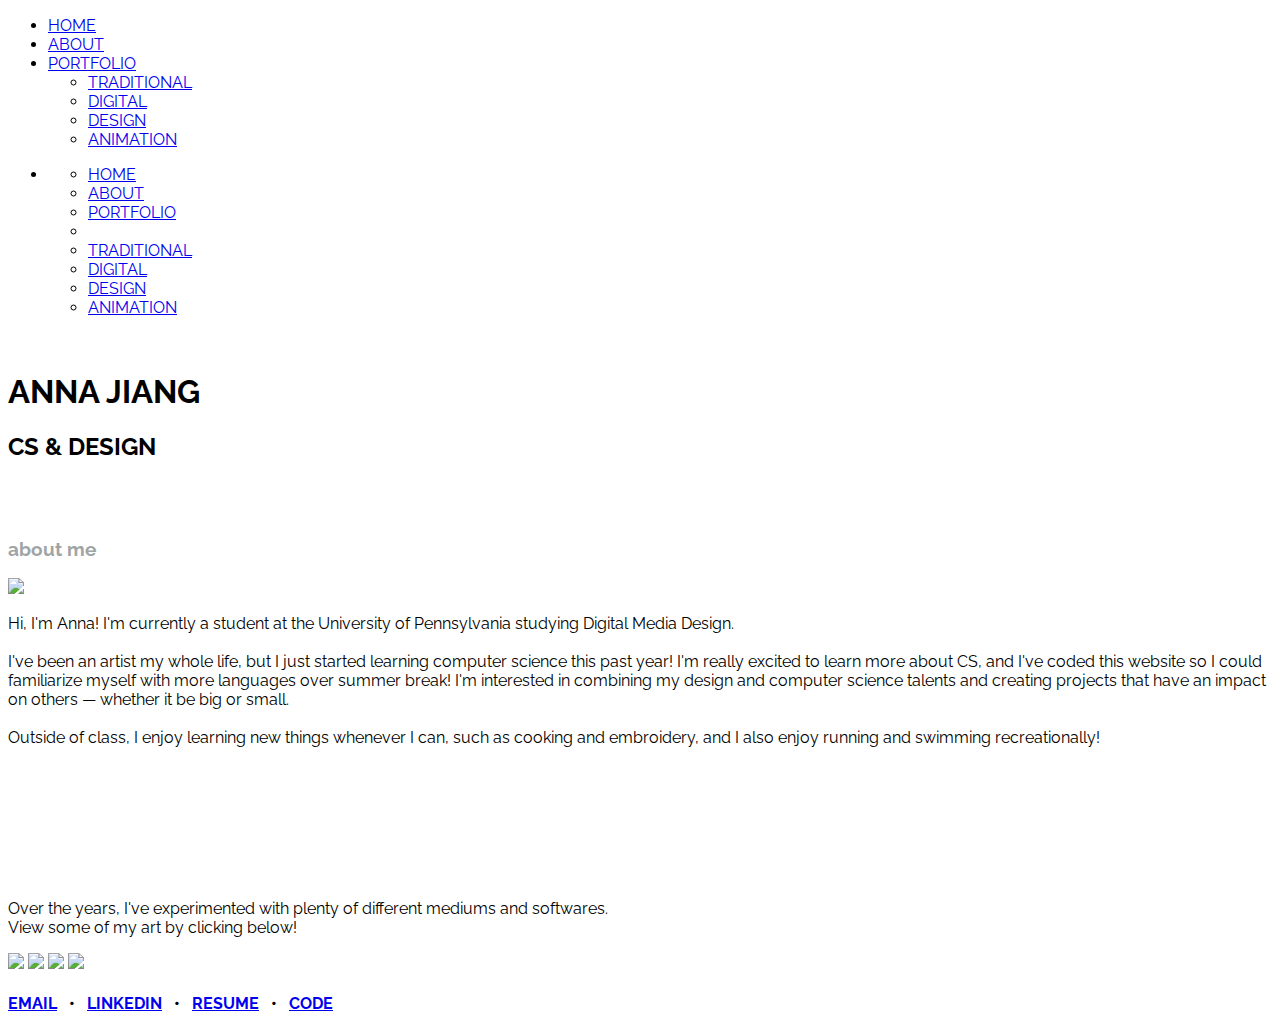
==== index.html @ b6611835 "Create index.html" ====
<!DOCTYPE html>
<html index>

<head>
<!-- TAB SHIT -->
<link rel="shortcut icon" href="images/aj.png?v=2">
<title>Anna Jiang</title>
    
<!-- UIkit CSS -->
<link rel="stylesheet" href="uikit-3.5.7/css/uikit.css"/>

<!-- UIkit JS -->
<script src="https://cdn.jsdelivr.net/npm/uikit@3.5.7/dist/js/uikit.min.js"></script>
<script src="https://cdn.jsdelivr.net/npm/uikit@3.5.7/dist/js/uikit-icons.min.js"></script>
  
<link rel="stylesheet" type="text/css" href="style.css"/>

<meta name="content-type" content="text/html; charset=UTF-8"> 
<meta name="viewport" content="width=device-width, initial-scale=1.0">

<!-- <meta name="keywords" content="keyword1,keyword2,keyword3">
<meta name="description" content="this is my page">-->


<!-- FONTS -->
<link href="https://fonts.googleapis.com/css?family=Raleway"
	rel="stylesheet">
<style>
	body {
		font-family: 'Raleway', sans-serif;
	}
</style>

</head>

<body id="home">
    <!-- IMAGE HEADER -->
	<header>
        <div id="navbar-desktop">
        <div uk-sticky="sel-target: .uk-navbar-container; cls-active: uk-navbar-sticky">
		<nav class="uk-navbar-container" uk-navbar>
            <div class="uk-navbar-right">
                <ul class="uk-navbar-nav">
                    <li class="uk-active"><a href="index.html">HOME</a></li>
                    <li><a href="index.html#about">ABOUT</a></li>
                    <li>
                        <a href="index.html#portfolio">PORTFOLIO</a>
                        <div class="uk-navbar-dropdown" uk-drop="animation: uk-animation-slide-top-small; duration: 500;">
                            <ul class="uk-nav uk-navbar-dropdown-nav">
                                <li><a href="traditional.html">TRADITIONAL</a></li>
                                <li><a href="digital.html">DIGITAL</a></li>
                                <li><a href="design.html">DESIGN</a></li>
                                <li><a href="animation.html">ANIMATION</a></li>
                            </ul>
                        </div>
                    </li>
                </ul>
            </div>
        </nav>
        </div>
        </div>
        
        <div id="navbar-mobile">
        <div uk-sticky="sel-target: .uk-navbar-container; cls-active: uk-navbar-sticky">
        <nav class="uk-navbar-container" uk-navbar="mode: click; boundary-align: true; align: center; dropbar: true">
            <div class="uk-navbar-right">
                <ul class="uk-navbar-nav">
                    <li>
                        <a class="uk-navbar-toggle" uk-navbar-toggle-icon href="#"></a>
                        <div class="uk-navbar-dropdown">
                            <ul class="uk-nav uk-navbar-dropdown-nav">
                                <li><a href="index.html">HOME</a></li>
                                <li><a href="index.html#about">ABOUT</a></li>
                                <li><a href="index.html#portfolio">PORTFOLIO</a></li>
                                <li class="uk-nav-divider"></li>
                                <li><a href="traditional.html">TRADITIONAL</a></li>
                                <li><a href="digital.html">DIGITAL</a></li>
                                <li><a href="design.html">DESIGN</a></li>
                                <li><a href="animation.html">ANIMATION</a></li>
                            </ul>
                        </div>
                    </li>
                </ul>
            </div>
        </nav>
        </div>
        </div>
	</header>
    
<div class ="main">
    <span id="home"></span>

	<div class="parallax">
	    <br>
		<h1>ANNA JIANG</h1>
		<h2>CS &amp; DESIGN</h2>
	</div>
	
	<!-- ABOUT ME -->
	<span id="about"></span>
	<div class="vl"></div>
	<div class="about_chonk">
	<div class="aboutheader">
	<br>
	<br>
	<h3 style="color: #9fa4a5">about me</h3>
	</div>

	<div class="about">	
		<img src="images/wonderspace.png">
		<p>
	    Hi, I'm Anna! I'm currently a student at the University of
		Pennsylvania studying Digital Media Design. <br> <br> I've
		been an artist my whole life, but I just started learning computer science this past year! I'm really excited to learn more about CS, and I've coded this website so I could familiarize myself with more languages over summer break! I'm interested in combining my design and computer science talents and creating projects that have an impact on others &mdash; whether it be big or small. <br> <br> Outside of class, I enjoy learning new things whenever I can, such as cooking and embroidery, and I also enjoy running and swimming recreationally!
		</p>
		<br>
		<br>
	</div>
	</div>
	</div>
	
	<!-- PORTFOLIO -->
	<span id="portfolio"></span>
	<div class="vl2"></div>
	<div class="port_chonk">
	<div class="portfolioheader">
	<br>
	<br>
	<h3 style="color: #FFF"> portfolio </h3> 
	</div>
	
	<div class="portfolio">
	<p> Over the years, I've experimented with plenty of different mediums and softwares. <br>
	    View some of my art by clicking below! </p>
	<a href="traditional.html">
	  <span class="trad_art_tab"><img src="images/traditional art tab.png" style="max-width: 100%"></span></a>
	<a href="digital.html">
	  <span class="dig_art_tab"><img src="images/digital art tab.png" style="max-width: 100%"></span></a>
	<a href="design.html">
			<span class="design_tab"><img src="images/design tab.png" style="max-width: 100%"></span></a>
    <a href="animation.html">
			<span class="design_tab"><img src="images/animation tab.gif" style="max-width: 100%"></span></a>
	</div>
	</div>
	
	
	<footer>
        <h4>
			<a href="mailto: annashijiang@gmail.com" target="_blank">EMAIL</a>
			&nbsp; &#8226; &nbsp; 
			<a href="https://www.linkedin.com/in/annasjiang/" target="_blank">LINKEDIN</a>
			&nbsp; &#8226; &nbsp; 
			<a href="Anna Jiang - Resume.pdf" target="_blank">RESUME</a>
			&nbsp; &#8226; &nbsp; 
			<a href="https://github.com/annasjiang">CODE</a>
        </h4>
	</footer>
</body>
</html>
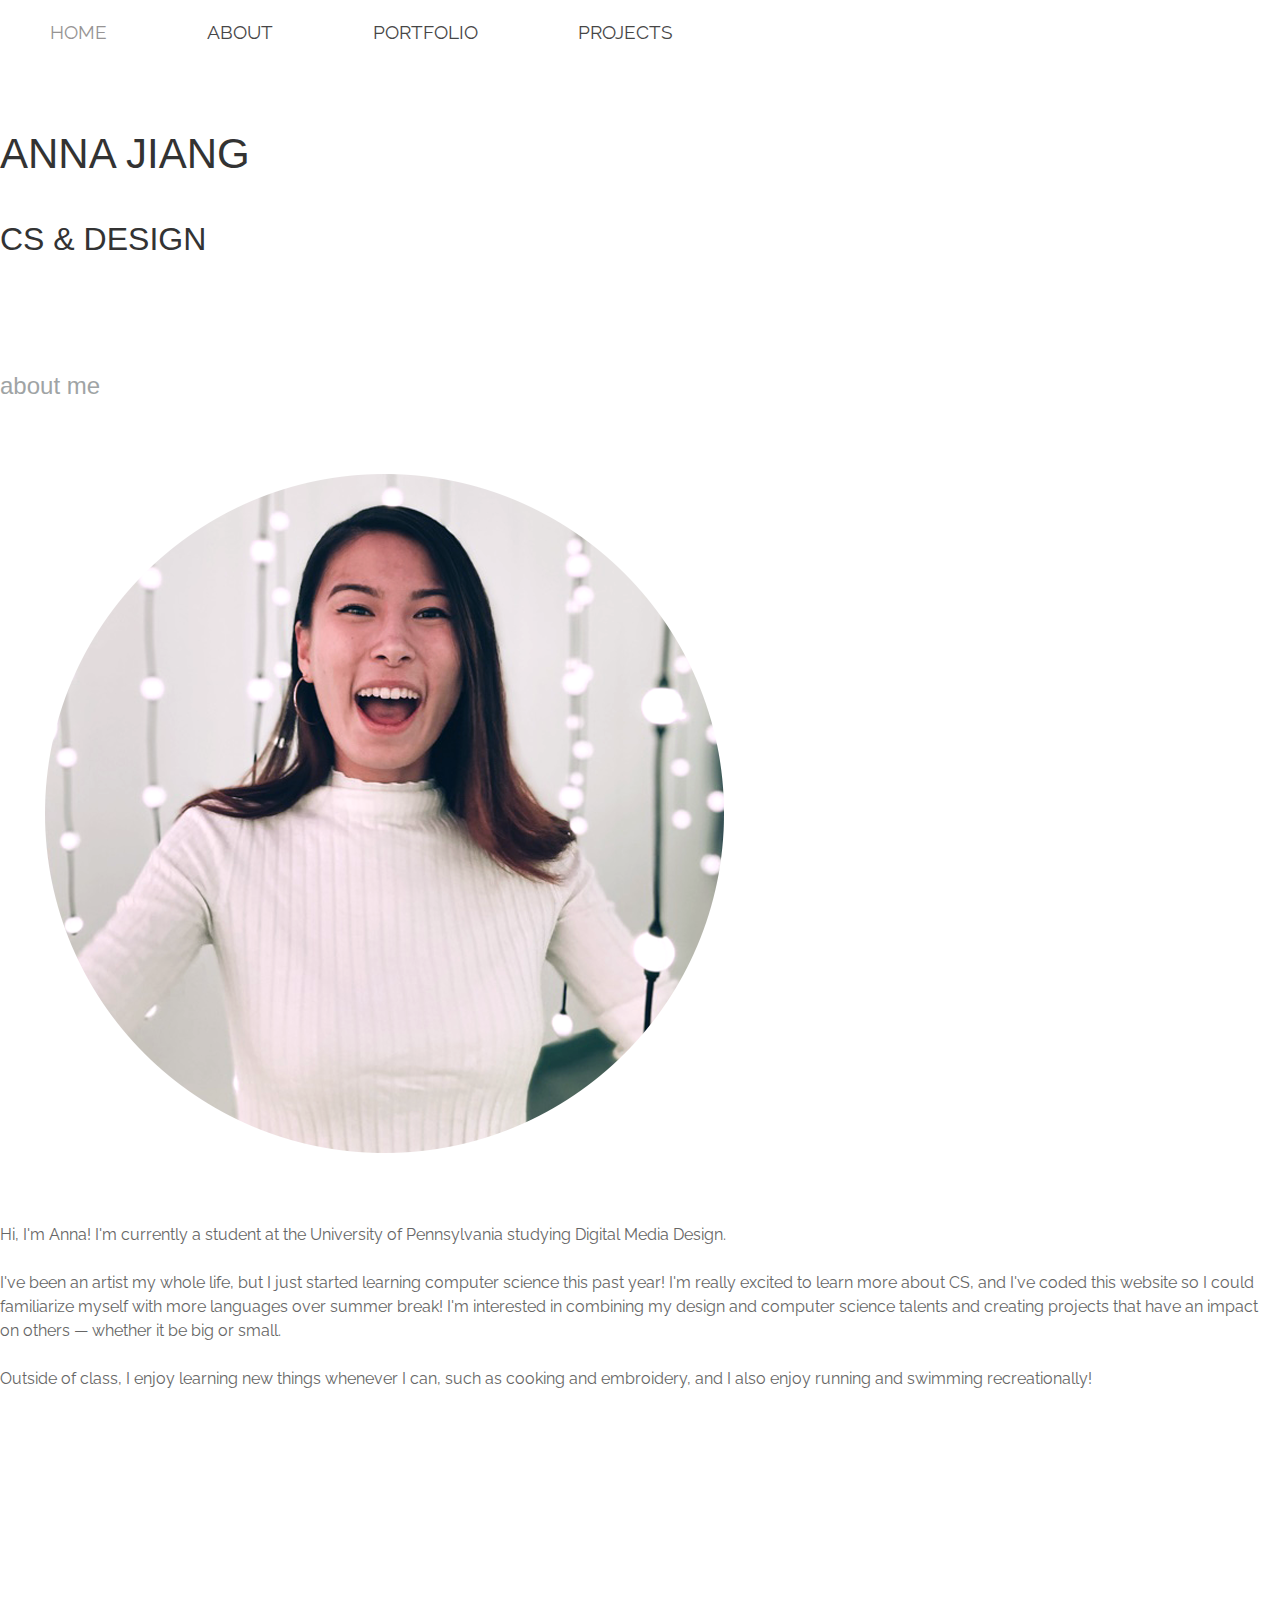
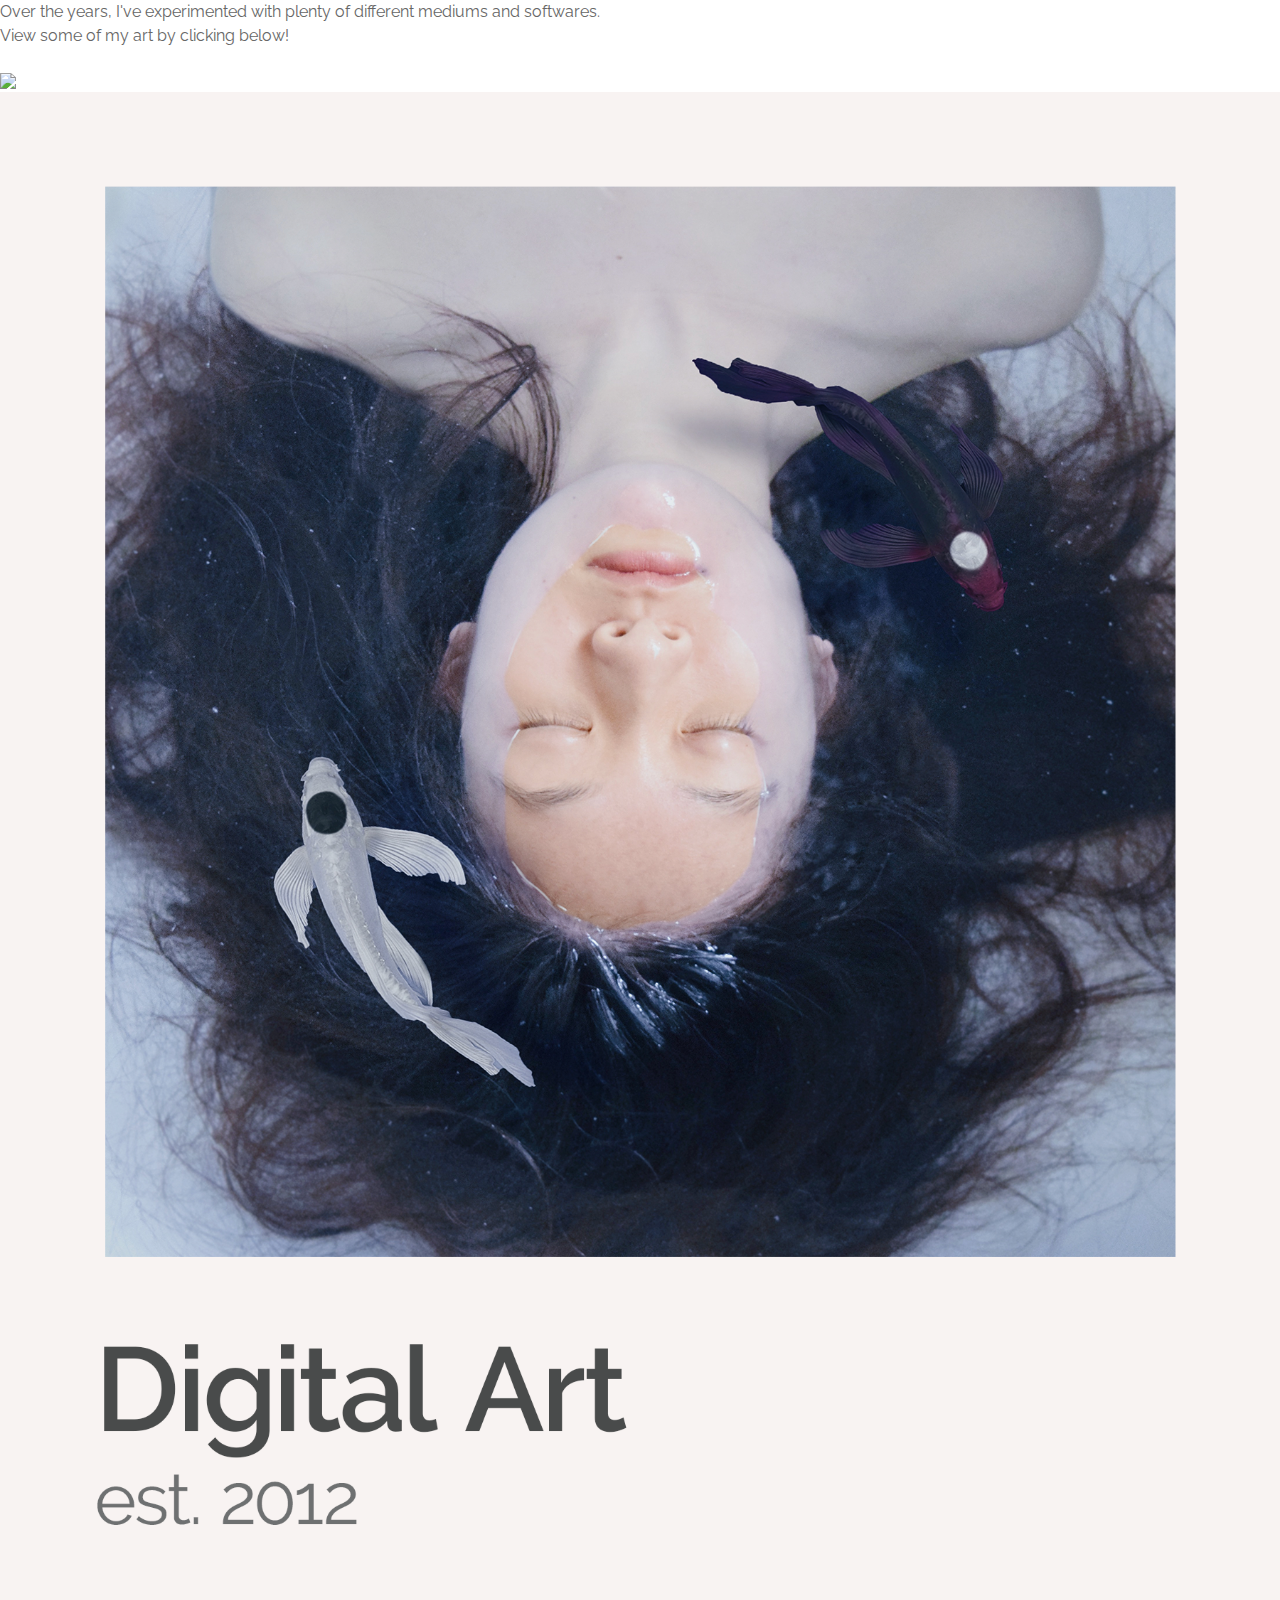
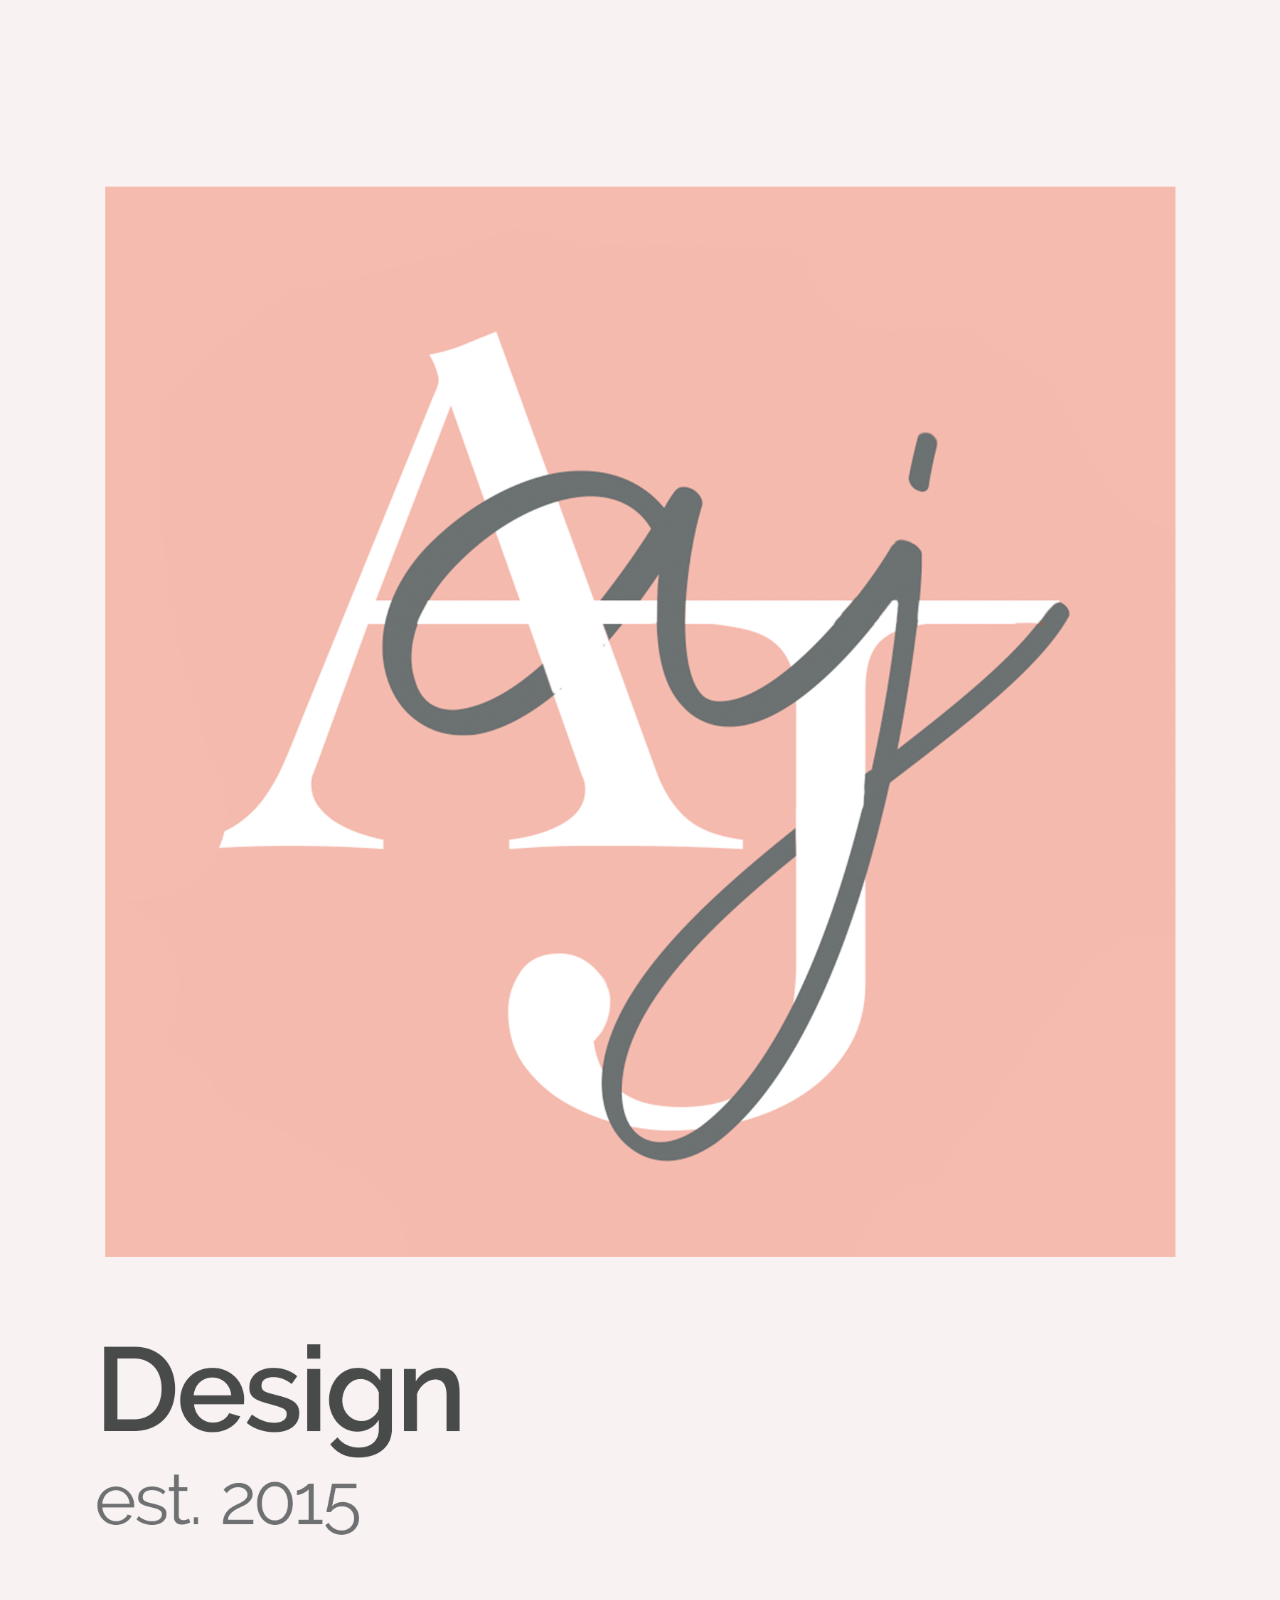
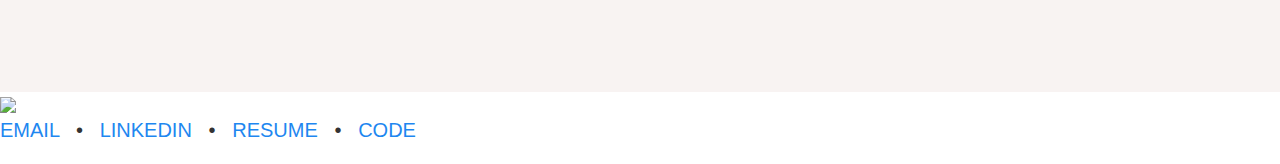
==== commit 7da1ed9d: "Update index.html" ====
--- a/index.html
+++ b/index.html
@@ -43,19 +43,27 @@
                 <ul class="uk-navbar-nav">
                     <li class="uk-active"><a href="index.html">HOME</a></li>
                     <li><a href="index.html#about">ABOUT</a></li>
-                    <li>
-                        <a href="index.html#portfolio">PORTFOLIO</a>
-                        <div class="uk-navbar-dropdown" uk-drop="animation: uk-animation-slide-top-small; duration: 500;">
-                            <ul class="uk-nav uk-navbar-dropdown-nav">
-                                <li><a href="traditional.html">TRADITIONAL</a></li>
-                                <li><a href="digital.html">DIGITAL</a></li>
-                                <li><a href="design.html">DESIGN</a></li>
-                                <li><a href="animation.html">ANIMATION</a></li>
-                            </ul>
-                        </div>
-                    </li>
-                </ul>
-            </div>
+                <li>
+                    <a href="index.html#portfolio">PORTFOLIO</a>
+                    <div class="uk-navbar-dropdown" uk-drop="animation: uk-animation-slide-top-small; duration: 500;">
+                        <ul class="uk-nav uk-navbar-dropdown-nav">
+                            <li><a href="traditional.html">TRADITIONAL</a></li>
+                            <li><a href="digital.html">DIGITAL</a></li>
+                            <li><a href="design.html">DESIGN</a></li>
+                            <li><a href="animation.html">ANIMATION</a></li>
+                        </ul>
+                    </div>
+                </li>
+                <li>
+                    <a href="labs.html">PROJECTS</a>
+                    <div class="uk-navbar-dropdown" uk-drop="animation: uk-animation-slide-top-small; duration: 500;">
+                        <ul class="uk-nav uk-navbar-dropdown-nav">
+                            <li><a href="labs.html">PENN LABS</a></li>
+                        </ul>
+                    </div>
+                </li>
+            </ul>
+        </div>
         </nav>
         </div>
         </div>
@@ -69,14 +77,21 @@
                         <a class="uk-navbar-toggle" uk-navbar-toggle-icon href="#"></a>
                         <div class="uk-navbar-dropdown">
                             <ul class="uk-nav uk-navbar-dropdown-nav">
-                                <li><a href="index.html">HOME</a></li>
+                                <li class="uk-active"><a href="index.html">HOME</a></li>
                                 <li><a href="index.html#about">ABOUT</a></li>
                                 <li><a href="index.html#portfolio">PORTFOLIO</a></li>
                                 <li class="uk-nav-divider"></li>
-                                <li><a href="traditional.html">TRADITIONAL</a></li>
-                                <li><a href="digital.html">DIGITAL</a></li>
-                                <li><a href="design.html">DESIGN</a></li>
-                                <li><a href="animation.html">ANIMATION</a></li>
+                                    <div class = "sublink">
+                                    <li><a href="traditional.html">TRADITIONAL</a></li>
+                                    <li><a href="digital.html">DIGITAL</a></li>
+                                    <li><a href="design.html">DESIGN</a></li>
+                                    <li><a href="animation.html">ANIMATION</a></li>
+                                    </div>
+                                <li><a href="index.html#portfolio">PROJECTS</a></li>
+                                <li class="uk-nav-divider"></li>
+                                    <div class = "sublink">
+                                    <li><a href="traditional.html">PENN LABS</a></li>
+                                    </div>
                             </ul>
                         </div>
                     </li>
@@ -142,6 +157,8 @@
 			<span class="design_tab"><img src="images/animation tab.gif" style="max-width: 100%"></span></a>
 	</div>
 	</div>
+    
+
 	
 	
 	<footer>
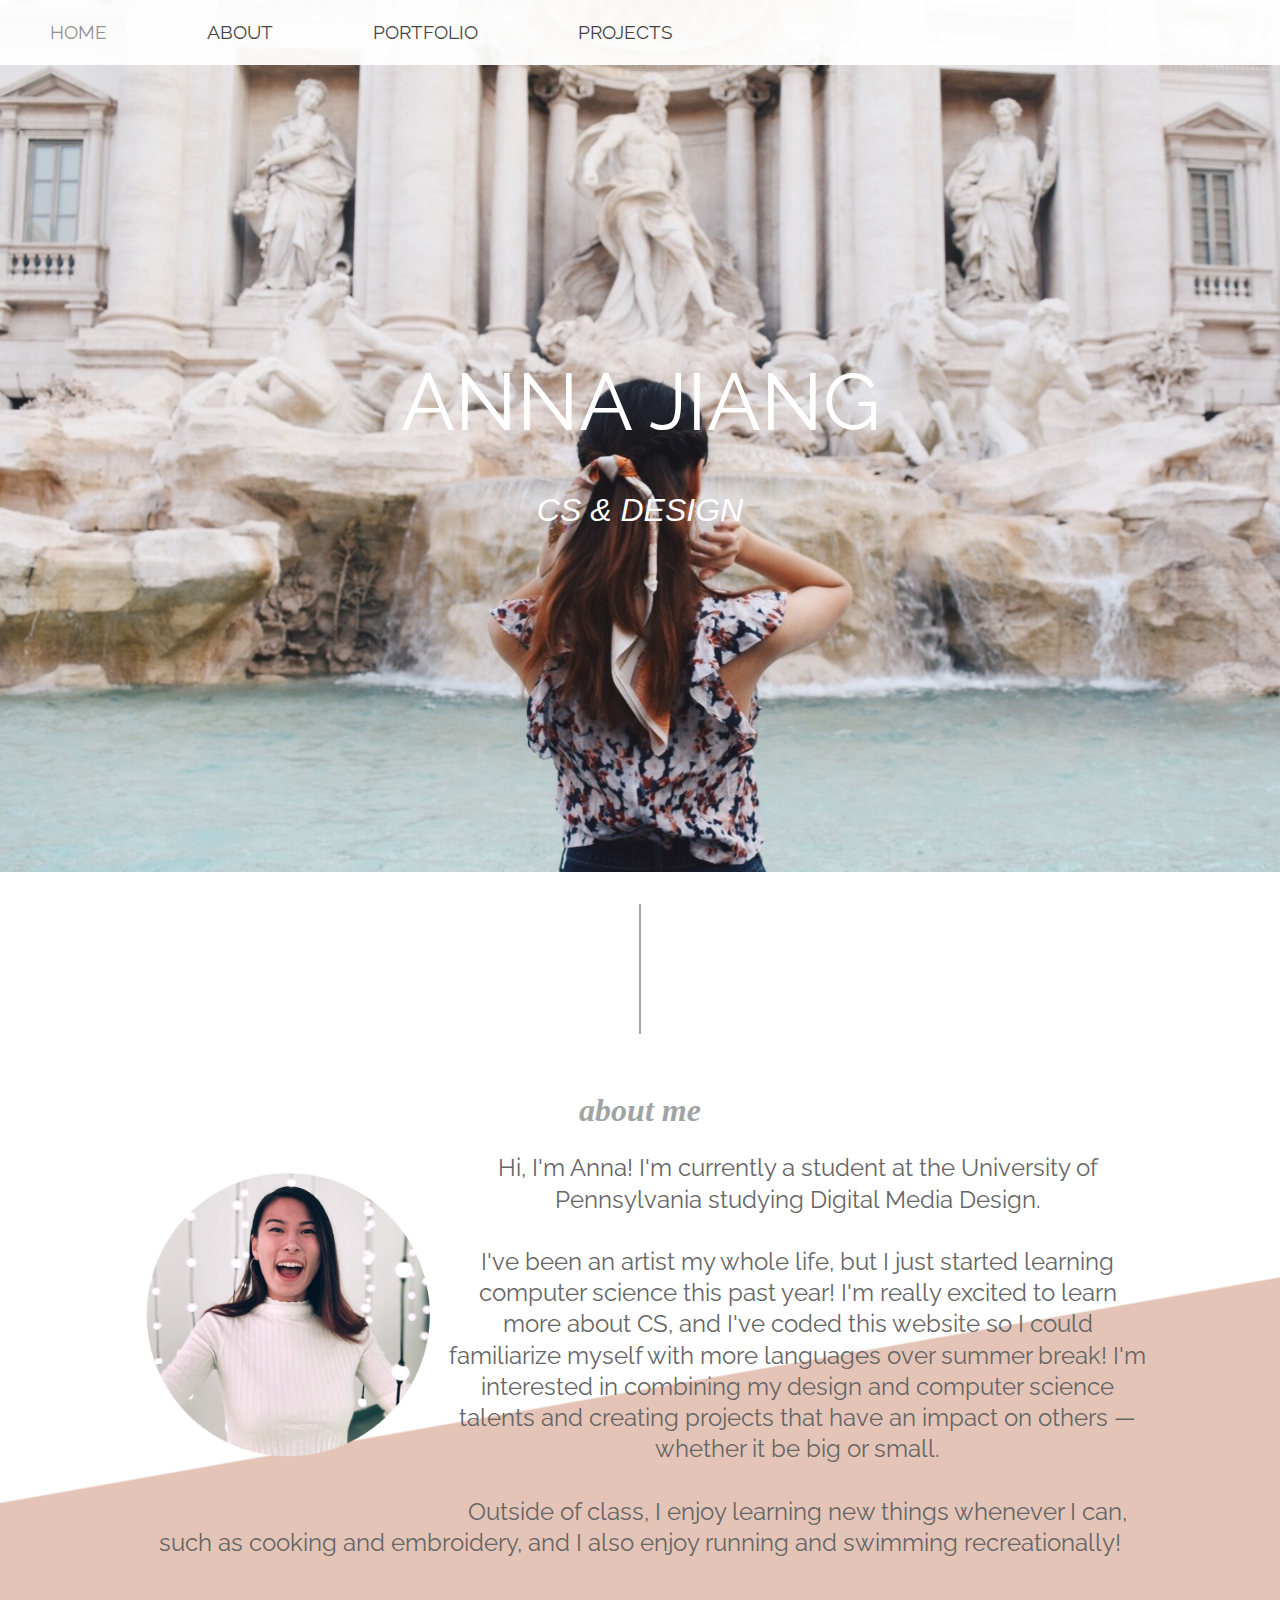
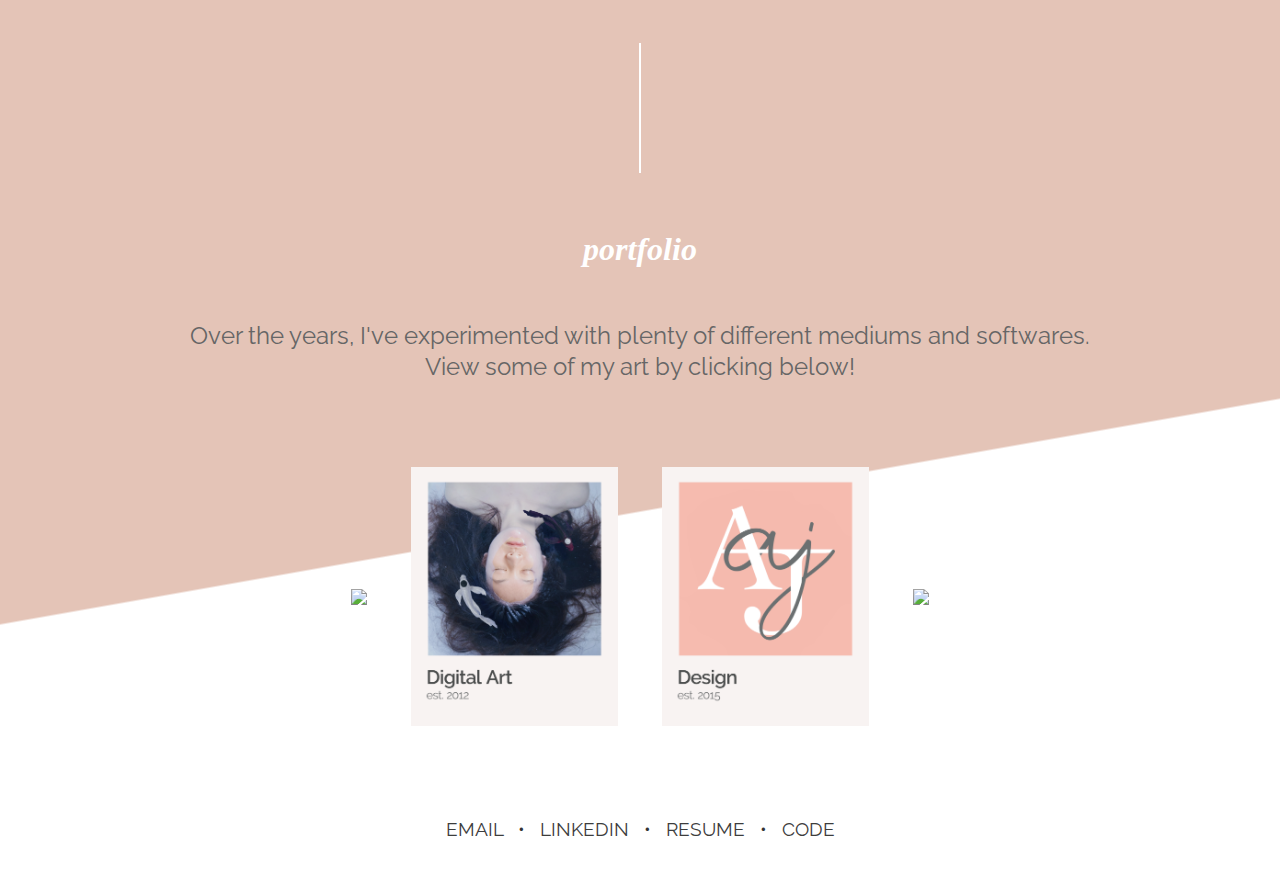
==== commit b27db75d: "Update index.html" ====
--- a/index.html
+++ b/index.html
@@ -90,7 +90,7 @@
                                 <li><a href="index.html#portfolio">PROJECTS</a></li>
                                 <li class="uk-nav-divider"></li>
                                     <div class = "sublink">
-                                    <li><a href="traditional.html">PENN LABS</a></li>
+                                    <li><a href="labs.html">PENN LABS</a></li>
                                     </div>
                             </ul>
                         </div>
--- a/style.css
+++ b/style.css
@@ -1,176 +1,427 @@
-<!DOCTYPE html>
-<html index>
-
-<head>
-<!-- TAB SHIT -->
-<link rel="shortcut icon" href="images/aj.png?v=2">
-<title>Anna Jiang</title>
-    
-<!-- UIkit CSS -->
-<link rel="stylesheet" href="uikit-3.5.7/css/uikit.css"/>
-
-<!-- UIkit JS -->
-<script src="https://cdn.jsdelivr.net/npm/uikit@3.5.7/dist/js/uikit.min.js"></script>
-<script src="https://cdn.jsdelivr.net/npm/uikit@3.5.7/dist/js/uikit-icons.min.js"></script>
-  
-<link rel="stylesheet" type="text/css" href="style.css"/>
-
-<meta name="content-type" content="text/html; charset=UTF-8"> 
-<meta name="viewport" content="width=device-width, initial-scale=1.0">
-
-<!-- <meta name="keywords" content="keyword1,keyword2,keyword3">
-<meta name="description" content="this is my page">-->
-
-
-<!-- FONTS -->
-<link href="https://fonts.googleapis.com/css?family=Raleway"
-	rel="stylesheet">
-<style>
-	body {
-		font-family: 'Raleway', sans-serif;
+/* FONT CATAGORIES*/
+h1 {
+	font-family: 'Raleway', sans-serif;
+	font-size: 5em;
+	margin: 10px;
+    color: white;
+}
+
+h2 {
+	font-family: 'Raleway ExtraLight', sans-serif;
+	font-size: 2em;
+	font-style: italic;
+    color: white;
+}
+
+h3 {
+	font-family: 'Playfair Display', serif;
+	font-style: italic;
+    font-weight: bold;
+	font-size: 2em;
+}
+
+h4 {
+	font-family: 'Raleway', sans-serif;
+	font-size: 1.2em;
+}
+
+h5 {
+	font-family: 'Raleway', sans-serif;
+	font-size: 4vw;
+	margin: 10px;
+}
+
+h6 {
+	font-family: 'Playfair Display', serif;
+	font-style: italic;
+	font-size: 1.5em;
+	margin-bottom: 8px;
+}
+
+
+p {
+	font-family: 'Raleway', sans-serif;
+	font-size: 1.5em;
+	margin: 5px;
+    line-height: 1.3em;
+}
+
+/* Change the color of links on hover */
+a: {
+   color: #3d3d3d;
+}
+
+a:hover {
+    color: #928f8f;
+    text-decoration: none;
+}
+
+
+/* SMOOTH SCROLL TRANSITION */
+html {
+  scroll-behavior: smooth;
+}
+
+/* TOP NAV BAR */
+.topnav {
+	position: fixed;
+    background-color: white;
+    opacity: 0.7;
+	top: 0; /* Position the navbar at the top of the page */
+	width: 100%;
+	overflow: hidden;
+    z-index: 8000;
+}
+
+/* Style the links inside the navigation bar */
+.topnav a {
+  float: right;
+  display: block;
+  color: #3d3d3d;
+  text-align: center;
+  padding: 20px 0px 20px 0px;
+  margin-right: 5em;
+  text-decoration: none;
+  font-family: 'Raleway', sans-serif;
+  font-size: 1.2em;
+  transition-duration: 0.5s;
+}
+
+@media screen and (max-width: 550px) {
+	.topnav a {   
+		font-size: 3vw;
 	}
-</style>
-
-</head>
-
-<body id="home">
-    <!-- IMAGE HEADER -->
-	<header>
-        <div id="navbar-desktop">
-        <div uk-sticky="sel-target: .uk-navbar-container; cls-active: uk-navbar-sticky">
-		<nav class="uk-navbar-container" uk-navbar>
-            <div class="uk-navbar-right">
-                <ul class="uk-navbar-nav">
-                    <li class="uk-active"><a href="index.html">HOME</a></li>
-                    <li><a href="index.html#about">ABOUT</a></li>
-                <li>
-                    <a href="index.html#portfolio">PORTFOLIO</a>
-                    <div class="uk-navbar-dropdown" uk-drop="animation: uk-animation-slide-top-small; duration: 500;">
-                        <ul class="uk-nav uk-navbar-dropdown-nav">
-                            <li><a href="traditional.html">TRADITIONAL</a></li>
-                            <li><a href="digital.html">DIGITAL</a></li>
-                            <li><a href="design.html">DESIGN</a></li>
-                            <li><a href="animation.html">ANIMATION</a></li>
-                        </ul>
-                    </div>
-                </li>
-                <li>
-                    <a href="labs.html">PROJECTS</a>
-                    <div class="uk-navbar-dropdown" uk-drop="animation: uk-animation-slide-top-small; duration: 500;">
-                        <ul class="uk-nav uk-navbar-dropdown-nav">
-                            <li><a href="labs.html">PENN LABS</a></li>
-                        </ul>
-                    </div>
-                </li>
-            </ul>
-        </div>
-        </nav>
-        </div>
-        </div>
-        
-        <div id="navbar-mobile">
-        <div uk-sticky="sel-target: .uk-navbar-container; cls-active: uk-navbar-sticky">
-        <nav class="uk-navbar-container" uk-navbar="mode: click; boundary-align: true; align: center; dropbar: true">
-            <div class="uk-navbar-right">
-                <ul class="uk-navbar-nav">
-                    <li>
-                        <a class="uk-navbar-toggle" uk-navbar-toggle-icon href="#"></a>
-                        <div class="uk-navbar-dropdown">
-                            <ul class="uk-nav uk-navbar-dropdown-nav">
-                                <li class="uk-active"><a href="index.html">HOME</a></li>
-                                <li><a href="index.html#about">ABOUT</a></li>
-                                <li><a href="index.html#portfolio">PORTFOLIO</a></li>
-                                <li class="uk-nav-divider"></li>
-                                    <div class = "sublink">
-                                    <li><a href="traditional.html">TRADITIONAL</a></li>
-                                    <li><a href="digital.html">DIGITAL</a></li>
-                                    <li><a href="design.html">DESIGN</a></li>
-                                    <li><a href="animation.html">ANIMATION</a></li>
-                                    </div>
-                                <li><a href="index.html#portfolio">PROJECTS</a></li>
-                                <li class="uk-nav-divider"></li>
-                                    <div class = "sublink">
-                                    <li><a href="traditional.html">PENN LABS</a></li>
-                                    </div>
-                            </ul>
-                        </div>
-                    </li>
-                </ul>
-            </div>
-        </nav>
-        </div>
-        </div>
-	</header>
-    
-<div class ="main">
-    <span id="home"></span>
-
-	<div class="parallax">
-	    <br>
-		<h1>ANNA JIANG</h1>
-		<h2>CS &amp; DESIGN</h2>
-	</div>
+}
+
+/* Change the color of links on hover */
+.topnav a:hover {
+  color: #928f8f;
+}
+
+.sublink a{
+    color: #bcbcbc;
+    text-align: center;
+    font-size: 0.85em;
+    line-height: 2em;
+    font-style: italic;
+}
+
+.sublink a:hover{
+    color: #928f8f;
+}
+
+#navbar-desktop {
+    display: block;
+}
+#navbar-mobile {
+    display: none;
+}
+
+@media screen and (max-width: 768px) {
+    #navbar-desktop {
+        display: none;
+    }
+    #navbar-mobile {
+        display: block;
+    }
+}
+
+/* no margins */
+body {
+	margin: 0;
+}
+
+/* HEADER */
+.parallax {	
+	/* Text */
+	text-align: center;
+	padding: 320px 0;
+	color: #ffffff;	
+    margin-top: -65px;
+
+	/* Image */
+	background-image: url("images/trevi fountain.jpeg");
+
+	/* Set a specific height */
+	height: 100%;
 	
-	<!-- ABOUT ME -->
-	<span id="about"></span>
-	<div class="vl"></div>
-	<div class="about_chonk">
-	<div class="aboutheader">
-	<br>
-	<br>
-	<h3 style="color: #9fa4a5">about me</h3>
-	</div>
-
-	<div class="about">	
-		<img src="images/wonderspace.png">
-		<p>
-	    Hi, I'm Anna! I'm currently a student at the University of
-		Pennsylvania studying Digital Media Design. <br> <br> I've
-		been an artist my whole life, but I just started learning computer science this past year! I'm really excited to learn more about CS, and I've coded this website so I could familiarize myself with more languages over summer break! I'm interested in combining my design and computer science talents and creating projects that have an impact on others &mdash; whether it be big or small. <br> <br> Outside of class, I enjoy learning new things whenever I can, such as cooking and embroidery, and I also enjoy running and swimming recreationally!
-		</p>
-		<br>
-		<br>
-	</div>
-	</div>
-	</div>
-	
-	<!-- PORTFOLIO -->
-	<span id="portfolio"></span>
-	<div class="vl2"></div>
-	<div class="port_chonk">
-	<div class="portfolioheader">
-	<br>
-	<br>
-	<h3 style="color: #FFF"> portfolio </h3> 
-	</div>
-	
-	<div class="portfolio">
-	<p> Over the years, I've experimented with plenty of different mediums and softwares. <br>
-	    View some of my art by clicking below! </p>
-	<a href="traditional.html">
-	  <span class="trad_art_tab"><img src="images/traditional art tab.png" style="max-width: 100%"></span></a>
-	<a href="digital.html">
-	  <span class="dig_art_tab"><img src="images/digital art tab.png" style="max-width: 100%"></span></a>
-	<a href="design.html">
-			<span class="design_tab"><img src="images/design tab.png" style="max-width: 100%"></span></a>
-    <a href="animation.html">
-			<span class="design_tab"><img src="images/animation tab.gif" style="max-width: 100%"></span></a>
-	</div>
-	</div>
-    
-
-	
-	
-	<footer>
-        <h4>
-			<a href="mailto: annashijiang@gmail.com" target="_blank">EMAIL</a>
-			&nbsp; &#8226; &nbsp; 
-			<a href="https://www.linkedin.com/in/annasjiang/" target="_blank">LINKEDIN</a>
-			&nbsp; &#8226; &nbsp; 
-			<a href="Anna Jiang - Resume.pdf" target="_blank">RESUME</a>
-			&nbsp; &#8226; &nbsp; 
-			<a href="https://github.com/annasjiang">CODE</a>
-        </h4>
-	</footer>
-</body>
-</html>
+	/* Parallax */
+	background-attachment: fixed;
+	background-position: center;
+	background-repeat: no-repeat;
+	background-size: cover;
+}
+
+@media screen and (max-width: 500px) {
+  .parallax {
+    padding: 150px 0;
+    background-attachment: scroll;
+  }
+  h1 {
+    font-size: 8vw;
+  }
+  .parallax h2 {
+    margin-top: -2vw;
+    font-size: 6vw;
+  }
+}
+
+/* ABOUT */
+
+.vl {
+  border-left: 2px solid #9fa4a5;
+  height: 130px;
+  position: absolute;
+  left: 50%;
+  margin-top: 2em;
+  margin-left: -1px;
+}
+
+.aboutheader {
+	color: #9fa4a5;
+    margin-top: 8em;
+    text-align: center;
+}
+
+.about {
+	text-align: center;
+	margin-right: 8em;
+	margin-left: 8em;
+}
+
+@media screen and (max-width: 700px) {
+  .about {
+    font-size: 3.5vw;
+    margin: 0 1em;
+  }
+}
+
+.about img {
+	text-align: center;
+	padding-bottom: 3em;
+	float: left;
+    width: 25vw;
+    min-width: 300px;	
+}
+
+@media screen and (max-width: 750px) { /* lil screen */
+  .about img {
+    width: 60vw;
+    float: none;
+    margin: 0 1em;
+  }
+}
+
+.about_chonk {
+	background-image: linear-gradient(170deg, white 60%, #e4c4b7 calc(60% + 2px)); 
+}
+
+/* PORTFOLIO */
+
+.vl2 {
+  border-left: 2px solid white;
+  height: 130px;
+  position: absolute;
+  left: 50%;
+  margin-top: 2em;
+  margin-left: -1px;
+}
+
+.portfolioheader {
+    padding-top: 8em;
+	margin-bottom: 3em;
+	color: white;
+	text-align: center;
+}
+
+.portfolio {
+	text-align: center;
+	padding: 0px 5%;
+	max-width: 100%;
+}
+
+@media screen and (max-width: 750px) {
+p {
+    font-size: 3.5vw;
+    margin: 0 1em;
+  }
+}
+
+.portfolio img {
+	margin: 5em 20px 5em;
+	width: 18%;
+}
+
+@media screen and (max-width: 750px) {
+  .portfolio img {
+  	width: 50vw;
+  	margin: 1em 25px;
+  }
+}
+
+.portfolio img:hover {
+  transition: 0.5s;
+  box-shadow: 0 4px 8px 0 rgba(0, 0, 0, 0.2), 0 6px 20px 0 rgba(0, 0, 0, 0.19);
+}
+
+.port_chonk {
+	background-image: linear-gradient(170deg, #e4c4b7 60%, white calc(60% + 2px)); 
+}
+
+/* ART PAGES */
+
+.artabout {
+	margin: 3em 18% 0;
+	text-align: center;
+	color: #3d3d3d;
+}
+
+.artabout a {
+    color: #3d3d3d;
+}
+
+.artabout a:hover {
+    color: #928f8f;
+    text-decoration: none;
+    transition: 0.3s;
+}
+
+@media screen and (max-width: 500px) {
+	.artabout {
+		font-size: 3vw;
+	}
+}
+
+/* GALLERY SHIT */
+/*ur og gallery*/
+
+.gallery {
+	text-align: center;
+	padding: 0 10%;
+	margin-top: 5%;
+}
+
+.gallery a {
+    text-decoration: none;
+}
+
+@media screen and (max-width: 750px) {
+	.gallery {
+		padding: 0;
+	}
+}
+
+.gallery img:hover {
+    position: relative;
+    box-shadow: 0 4px 8px 0 rgba(0, 0, 0, 0.2), 0 6px 20px 0 rgba(0, 0, 0, 0.19);
+    opacity: 0.7;
+    transition: opacity 0.5s ease-in-out;
+}
+
+.row {
+  display: flex;
+  flex-wrap: wrap;
+  padding: 0 10px;
+}
+
+/* Create two equal columns that sits next to each other */
+.column {
+  flex: 50%;
+  padding: 0 10px;
+}
+
+.column img {
+  vertical-align: middle;
+  width: 30%;
+  margin: 0.5em;
+}
+
+@media screen and (max-width: 750px) {
+  .column img {
+  	width: 70vw;
+  	margin: 1em 25px;
+  }
+}
+
+.gif-gallery {
+	text-align: center;
+	padding: 0 10%;
+	margin-top: 5%;
+}
+
+.single-col {
+    text-align: center;
+    margin: 0.5em;
+}
+
+.single-col img {
+    width: 560px;
+}
+
+.artabout a {
+    color: #1f9ded;
+}
+
+.artabout a:hover {
+    color: #1f9ded;
+    opacity: 0.5;
+    transition: opacity 0.5s ease-in-out;
+}
+
+.container {
+    display: flex;
+    justify-content: center;
+    flex-direction: row;
+}
+
+.card {
+    text-align: center;
+    width: 500px;
+    padding: 2em;
+    box-shadow: 0 4px 8px 0 rgba(0,0,0,0.2);
+    transition: 0.3s;
+    border-radius: 10px;
+    margin: 1.5em;
+}
+
+.card h1 {
+    font-family: 'Raleway', sans-serif;
+	font-size: 1.3em;
+    font-weight: bold;
+    color: #3d3d3d;
+    line-height: 1.5em;
+}
+
+.card p {
+    text-align: left;
+    font-size: 1em;
+}
+
+.card a {
+    color: #1f9ded;
+}
+
+.card a:hover {
+    color: #1f9ded;
+    opacity: 0.5;
+    transition: opacity 0.5s ease-in-out;
+}
+
+/* FOOTER */
+footer {
+    padding: 10px 20px; 
+    text-align: center; 
+}
+
+footer h4 a {
+	color: #3d3d3d;
+	text-decoration: none;
+	text-align: center;
+	transition-duration: 0.5s;
+}
+
+@media screen and (max-width: 700px) {
+  footer {
+  	font-size: 3vw; 
+  }
+}
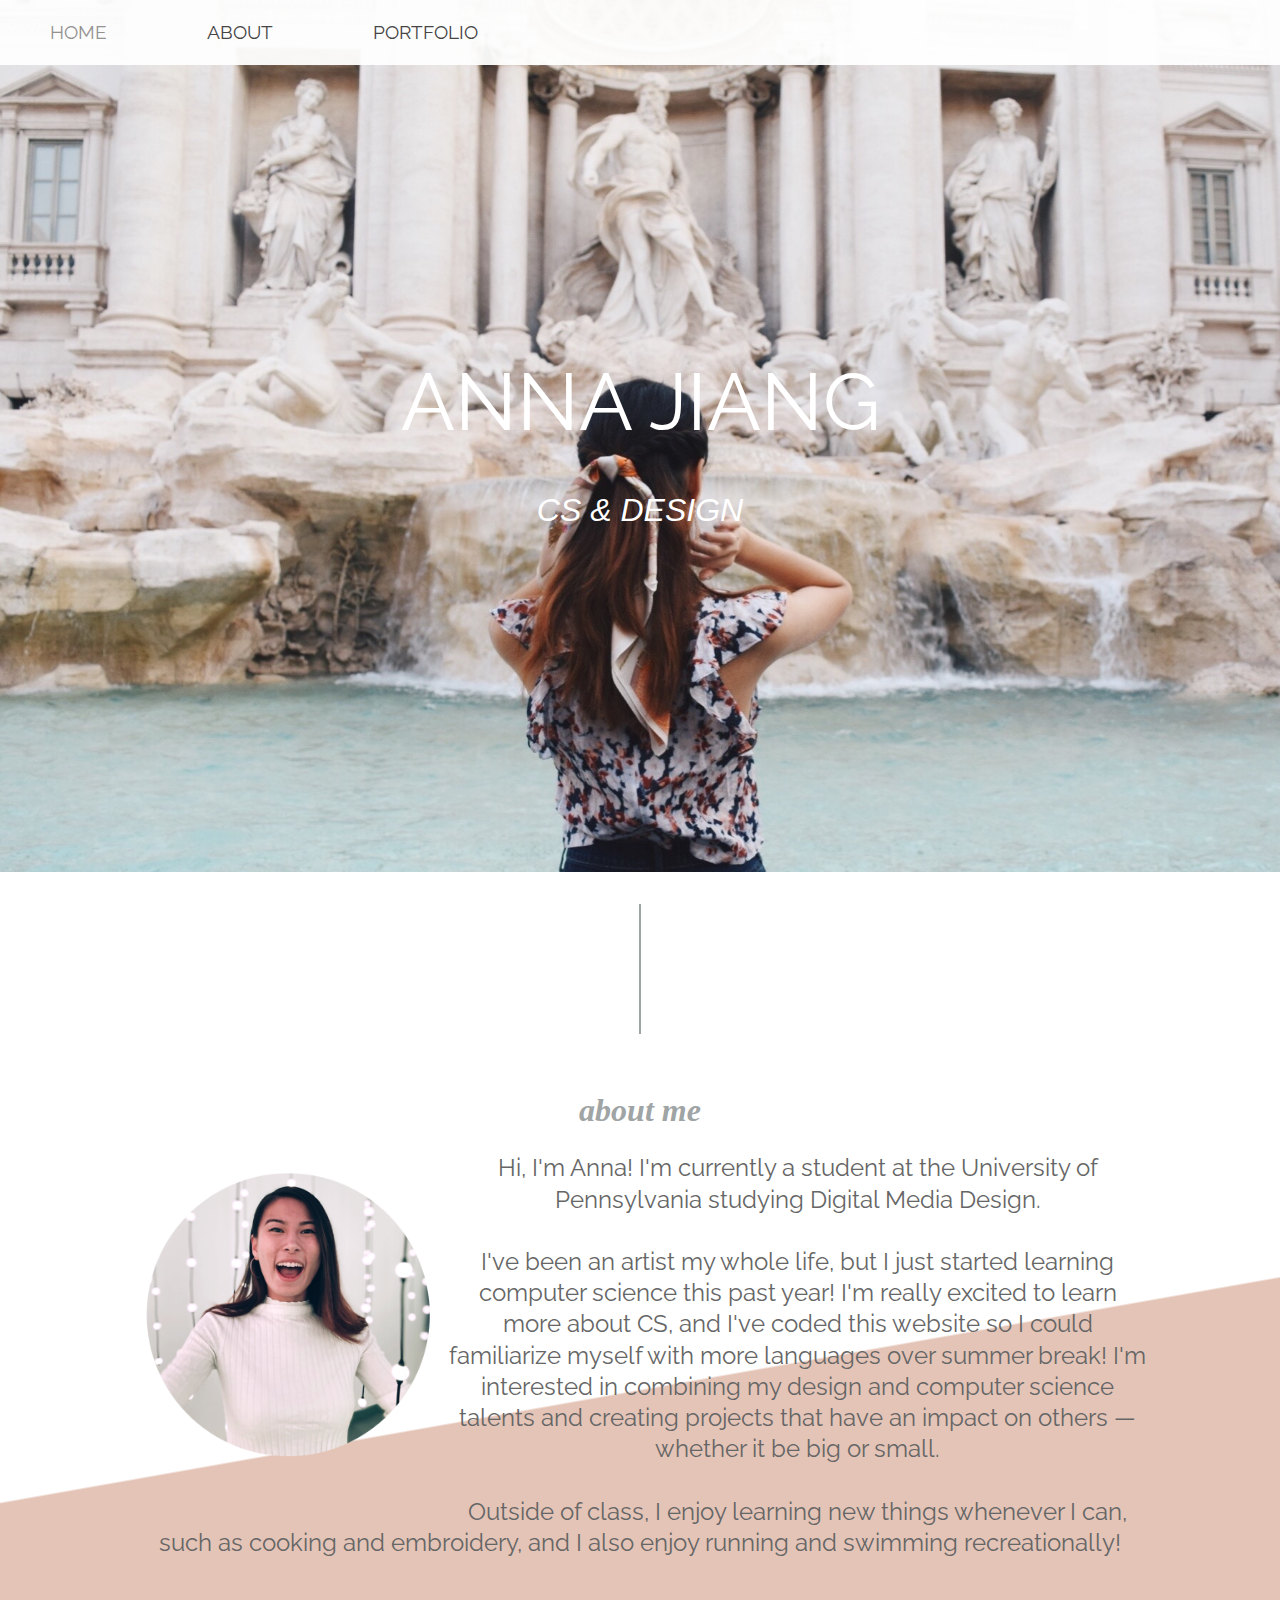
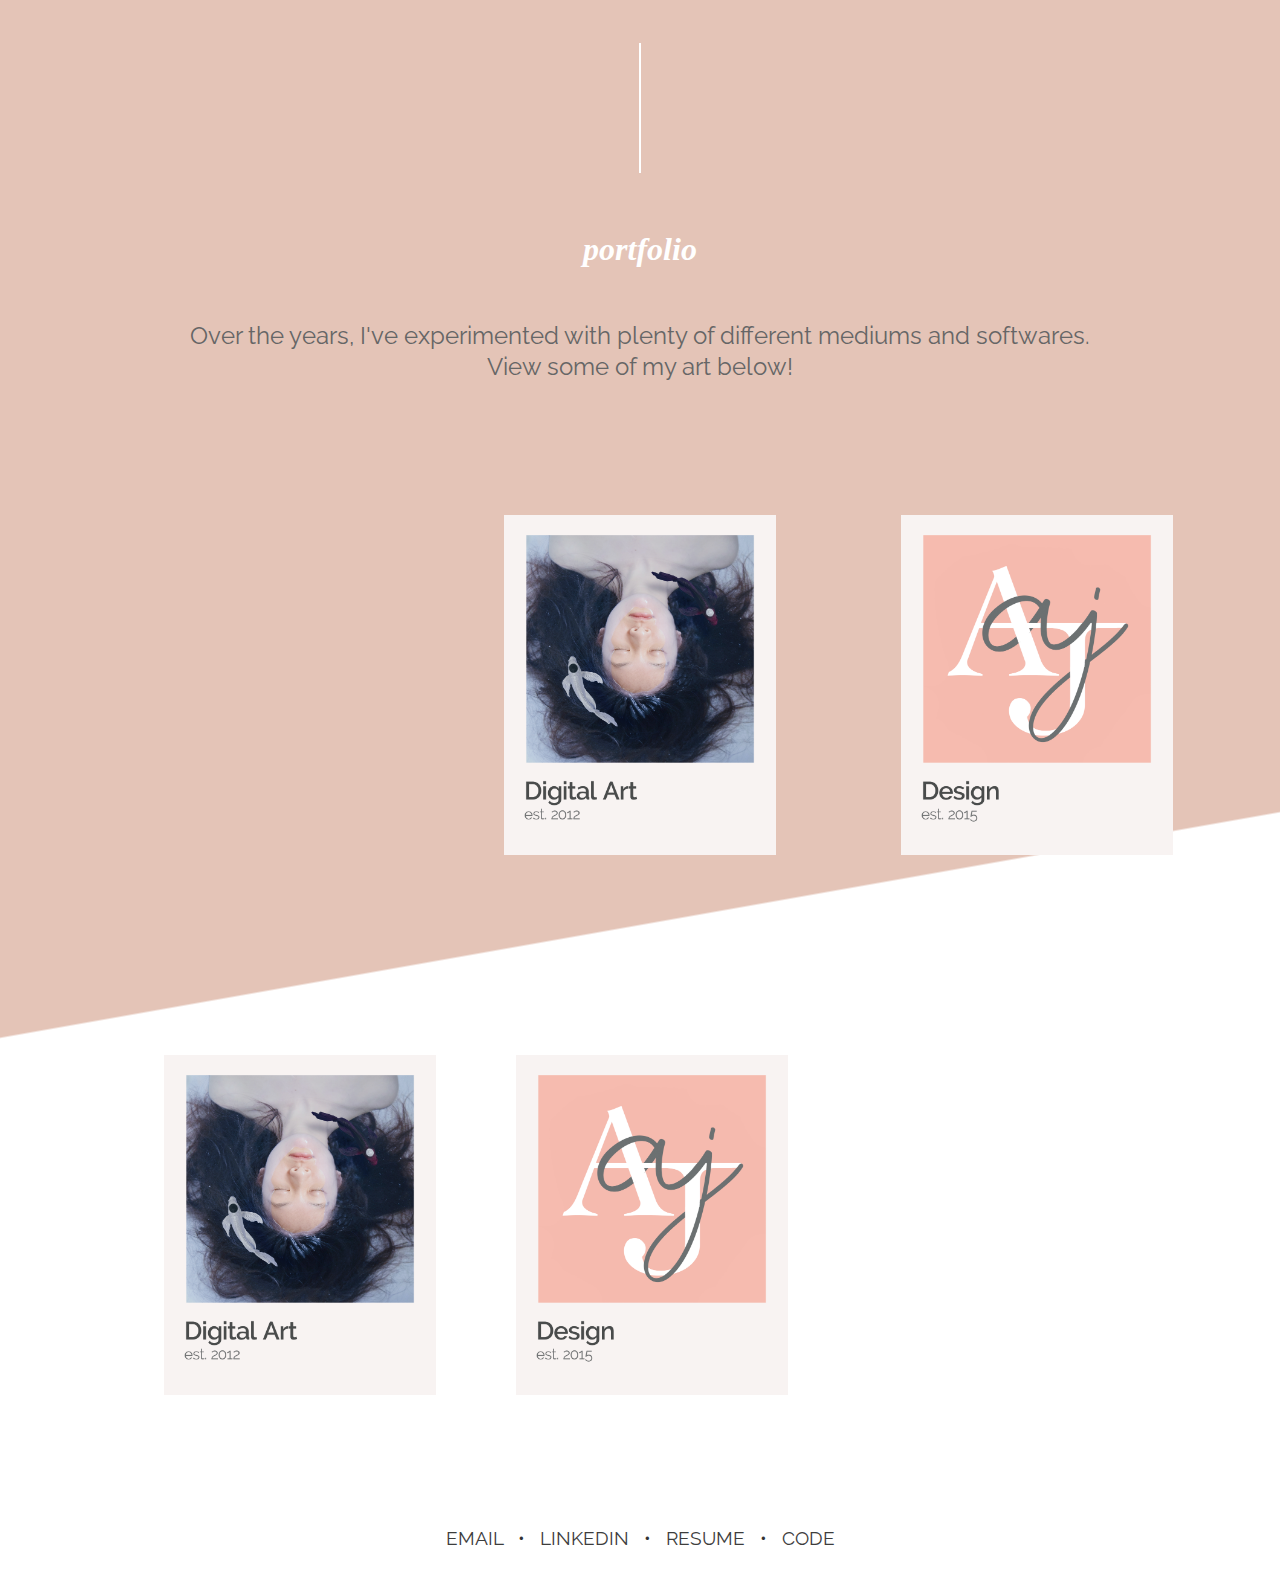
==== commit ebd53fc5: "Update index.html" ====
--- a/index.html
+++ b/index.html
@@ -34,69 +34,64 @@
 </head>
 
 <body id="home">
-    <!-- IMAGE HEADER -->
 	<header>
-        <div id="navbar-desktop">
+    
+    <!-- DESKTOP NAV -->
+    <div id="navbar-desktop">
+    <div uk-sticky="sel-target: .uk-navbar-container; cls-active: uk-navbar-sticky">
+        <nav class="uk-navbar-container" uk-navbar>
+        <div class="uk-navbar-right">
+        <ul class="uk-navbar-nav">
+            <li class="uk-active"><a href="index.html">HOME</a></li>
+            <li><a href="index.html#about">ABOUT</a></li>
+            <li>
+                <a href="index.html#portfolio">PORTFOLIO</a>
+                <div class="uk-navbar-dropdown" uk-drop="animation: uk-animation-slide-top-small; duration: 500;">
+                    <ul class="uk-nav uk-navbar-dropdown-nav">
+                        <li><a href="traditional.html">TRADITIONAL</a></li>
+                        <li><a href="digital.html">DIGITAL</a></li>
+                        <li><a href="design.html">DESIGN</a></li>
+                        <li><a href="modeling.html">3D MODELING</a></li>
+                        <li><a href="animation.html">ANIMATION</a></li>
+                        <li><a href="labs.html">PENN LABS</a></li>
+                        <li><a href="fun.html">JUST FOR FUN!</a></li>
+                    </ul>
+                </div>
+            </li>
+        </ul>
+        </div>
+        </nav>
+        </div>
+        </div>
+        
+        <!-- MOBILE NAV -->
+        <div id="navbar-mobile">
         <div uk-sticky="sel-target: .uk-navbar-container; cls-active: uk-navbar-sticky">
-		<nav class="uk-navbar-container" uk-navbar>
-            <div class="uk-navbar-right">
-                <ul class="uk-navbar-nav">
-                    <li class="uk-active"><a href="index.html">HOME</a></li>
-                    <li><a href="index.html#about">ABOUT</a></li>
+        <nav class="uk-navbar-container" uk-navbar="mode: click; boundary-align: true; align: center; dropbar: true">
+        <div class="uk-navbar-right">
+            <ul class="uk-navbar-nav">
                 <li>
-                    <a href="index.html#portfolio">PORTFOLIO</a>
-                    <div class="uk-navbar-dropdown" uk-drop="animation: uk-animation-slide-top-small; duration: 500;">
+                    <a class="uk-navbar-toggle" uk-navbar-toggle-icon href="#"></a>
+                    <div class="uk-navbar-dropdown">
                         <ul class="uk-nav uk-navbar-dropdown-nav">
-                            <li><a href="traditional.html">TRADITIONAL</a></li>
-                            <li><a href="digital.html">DIGITAL</a></li>
-                            <li><a href="design.html">DESIGN</a></li>
-                            <li><a href="animation.html">ANIMATION</a></li>
-                        </ul>
-                    </div>
-                </li>
-                <li>
-                    <a href="labs.html">PROJECTS</a>
-                    <div class="uk-navbar-dropdown" uk-drop="animation: uk-animation-slide-top-small; duration: 500;">
-                        <ul class="uk-nav uk-navbar-dropdown-nav">
-                            <li><a href="labs.html">PENN LABS</a></li>
+                            <li class="uk-active"><a href="index.html">HOME</a></li>
+                            <li><a href="index.html#about">ABOUT</a></li>
+                            <li><a href="index.html#portfolio">PORTFOLIO</a></li>
+                            <li class="uk-nav-divider"></li>
+                                <div class = "sublink">
+                                <li><a href="traditional.html">TRADITIONAL</a></li>
+                                <li><a href="digital.html">DIGITAL</a></li>
+                                <li><a href="design.html">DESIGN</a></li>
+                                <li><a href="labs.html">3D MODELING</a></li>
+                                <li><a href="animation.html">ANIMATION</a></li>
+                                <li><a href="labs.html">PENN LABS</a></li>
+                                <li><a href="fun.html">JUST FOR FUN</a></li>
+                                </div>
                         </ul>
                     </div>
                 </li>
             </ul>
         </div>
-        </nav>
-        </div>
-        </div>
-        
-        <div id="navbar-mobile">
-        <div uk-sticky="sel-target: .uk-navbar-container; cls-active: uk-navbar-sticky">
-        <nav class="uk-navbar-container" uk-navbar="mode: click; boundary-align: true; align: center; dropbar: true">
-            <div class="uk-navbar-right">
-                <ul class="uk-navbar-nav">
-                    <li>
-                        <a class="uk-navbar-toggle" uk-navbar-toggle-icon href="#"></a>
-                        <div class="uk-navbar-dropdown">
-                            <ul class="uk-nav uk-navbar-dropdown-nav">
-                                <li class="uk-active"><a href="index.html">HOME</a></li>
-                                <li><a href="index.html#about">ABOUT</a></li>
-                                <li><a href="index.html#portfolio">PORTFOLIO</a></li>
-                                <li class="uk-nav-divider"></li>
-                                    <div class = "sublink">
-                                    <li><a href="traditional.html">TRADITIONAL</a></li>
-                                    <li><a href="digital.html">DIGITAL</a></li>
-                                    <li><a href="design.html">DESIGN</a></li>
-                                    <li><a href="animation.html">ANIMATION</a></li>
-                                    </div>
-                                <li><a href="index.html#portfolio">PROJECTS</a></li>
-                                <li class="uk-nav-divider"></li>
-                                    <div class = "sublink">
-                                    <li><a href="labs.html">PENN LABS</a></li>
-                                    </div>
-                            </ul>
-                        </div>
-                    </li>
-                </ul>
-            </div>
         </nav>
         </div>
         </div>
@@ -146,20 +141,64 @@
 	
 	<div class="portfolio">
 	<p> Over the years, I've experimented with plenty of different mediums and softwares. <br>
-	    View some of my art by clicking below! </p>
-	<a href="traditional.html">
-	  <span class="trad_art_tab"><img src="images/traditional art tab.png" style="max-width: 100%"></span></a>
-	<a href="digital.html">
-	  <span class="dig_art_tab"><img src="images/digital art tab.png" style="max-width: 100%"></span></a>
-	<a href="design.html">
-			<span class="design_tab"><img src="images/design tab.png" style="max-width: 100%"></span></a>
-    <a href="animation.html">
-			<span class="design_tab"><img src="images/animation tab.gif" style="max-width: 100%"></span></a>
-	</div>
-	</div>
-    
-
-	
+	    View some of my art below! </p> <br><br>
+        
+    <div id="port-desktop">
+    <div uk-slider="sets: true, center: true">
+    <div class="uk-position-relative">
+        <div class="uk-slider-container uk-light">
+            <ul class="uk-slider-items uk-child-width-1-3 uk-child-width-1-3@s uk-child-width-1-3@m uk-grid">
+                <li><a href="traditional.html"><img src="images/traditional%20art%20tab.png" alt="" style="width: 17em"></a></li>
+                <li><a href="digital.html"><img src="images/digital%20art%20tab.png" alt="" style="width: 17em"></a></li>
+                <li><a href="design.html"><img src="images/design%20tab.png" alt="" style="width: 17em"></a></li>
+                <li><a href="modeling.html"><img src="images/model%20tab.png" alt="" style="width: 17em"></a></li>
+                <li><a href="animation.html"><img src="images/animation%20tab.gif" alt="" style="width: 17em"></a></li>
+                <li><a href="labs.html"><img src="images/labs%20tab.png" alt="" style="width: 17em"></a></li>
+                <li><a href="fun.html"><img src="images/fun%20tab.png" alt="" style="width: 17em"></a></li>
+            </ul>
+        </div>
+        <div class="uk-hidden@s uk-light">
+            <a class="uk-position-center-left uk-position-small" href="#" uk-slidenav-previous uk-slider-item="previous"></a>
+            <a class="uk-position-center-right uk-position-small" href="#" uk-slidenav-next uk-slider-item="next"></a>
+        </div>
+        <div class="uk-visible@s">
+            <a class="uk-position-center-left-out uk-position-small" href="#" uk-slidenav-previous uk-slider-item="previous"></a>
+            <a class="uk-position-center-right-out uk-position-small" href="#" uk-slidenav-next uk-slider-item="next"></a>
+        </div>
+    </div>
+    <ul class="uk-slider-nav uk-dotnav uk-flex-center uk-margin"></ul>
+    </div>
+    </div>
+        
+    <div id="port-mobile">
+    <div uk-slider="center: true">
+    <div class="uk-position-relative">
+        <div class="uk-slider-container uk-light">
+            <ul class="uk-slider-items uk-grid">
+                <li><a href="traditional.html"><img src="images/traditional%20art%20tab.png" alt="" style="width: 17em"></a></li>
+                <li><a href="digital.html"><img src="images/digital%20art%20tab.png" alt="" style="width: 17em"></a></li>
+                <li><a href="design.html"><img src="images/design%20tab.png" alt="" style="width: 17em"></a></li>
+                <li><a href="modeling.html"><img src="images/model%20tab.png" alt="" style="width: 17em"></a></li>
+                <li><a href="animation.html"><img src="images/animation%20tab.gif" alt="" style="width: 17em"></a></li>
+                <li><a href="labs.html"><img src="images/labs%20tab.png" alt="" style="width: 17em"></a></li>
+                <li><a href="fun.html"><img src="images/fun%20tab.png" alt="" style="width: 17em"></a></li>
+            </ul>
+        </div>
+        <div class="uk-hidden@s">
+            <a class="uk-position-center-left uk-position-small" href="#" uk-slidenav-previous uk-slider-item="previous"></a>
+            <a class="uk-position-center-right uk-position-small" href="#" uk-slidenav-next uk-slider-item="next"></a>
+        </div>
+        <div class="uk-visible@s">
+            <a class="uk-position-center-left-out uk-position-small" href="#" uk-slidenav-previous uk-slider-item="previous"></a>
+            <a class="uk-position-center-right-out uk-position-small" href="#" uk-slidenav-next uk-slider-item="next"></a>
+        </div>
+    </div>
+    <ul class="uk-slider-nav uk-dotnav uk-flex-center uk-margin"></ul>
+    </div>
+    </div>
+        
+</div>
+</div>
 	
 	<footer>
         <h4>
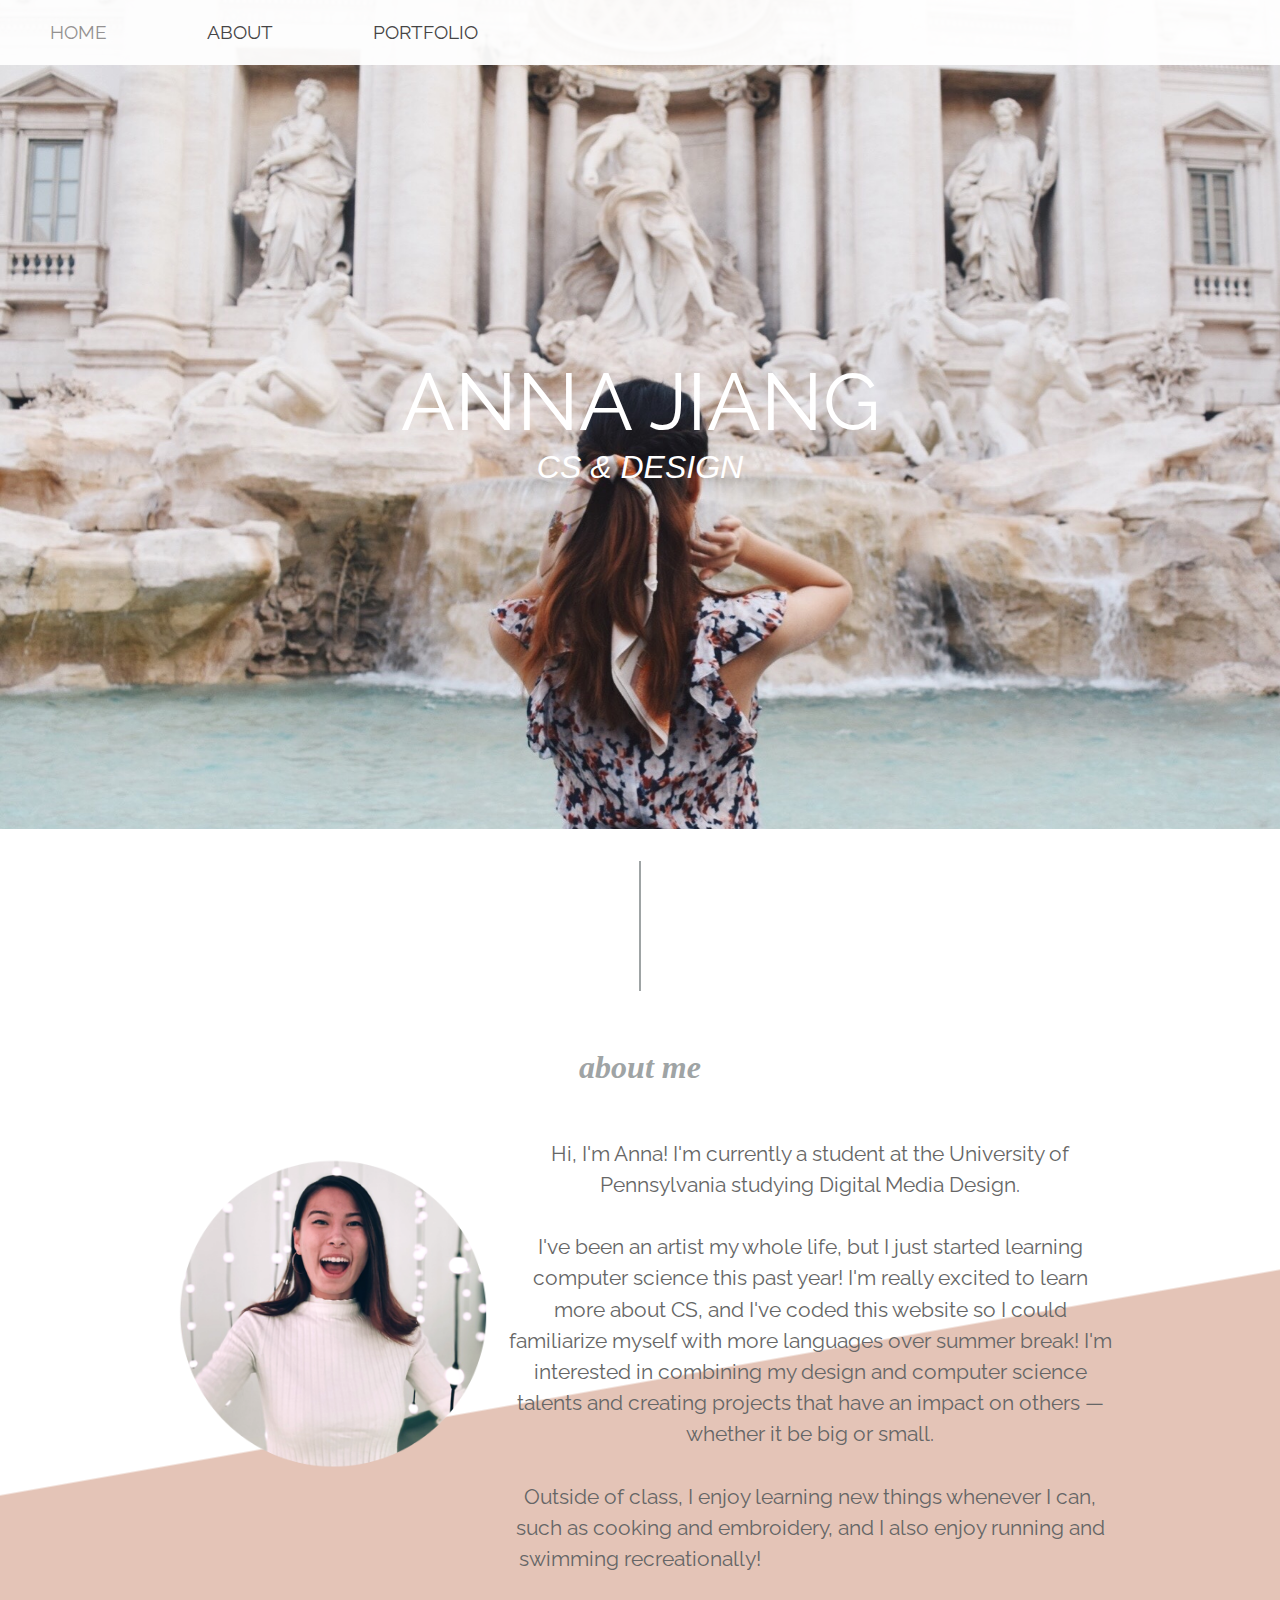
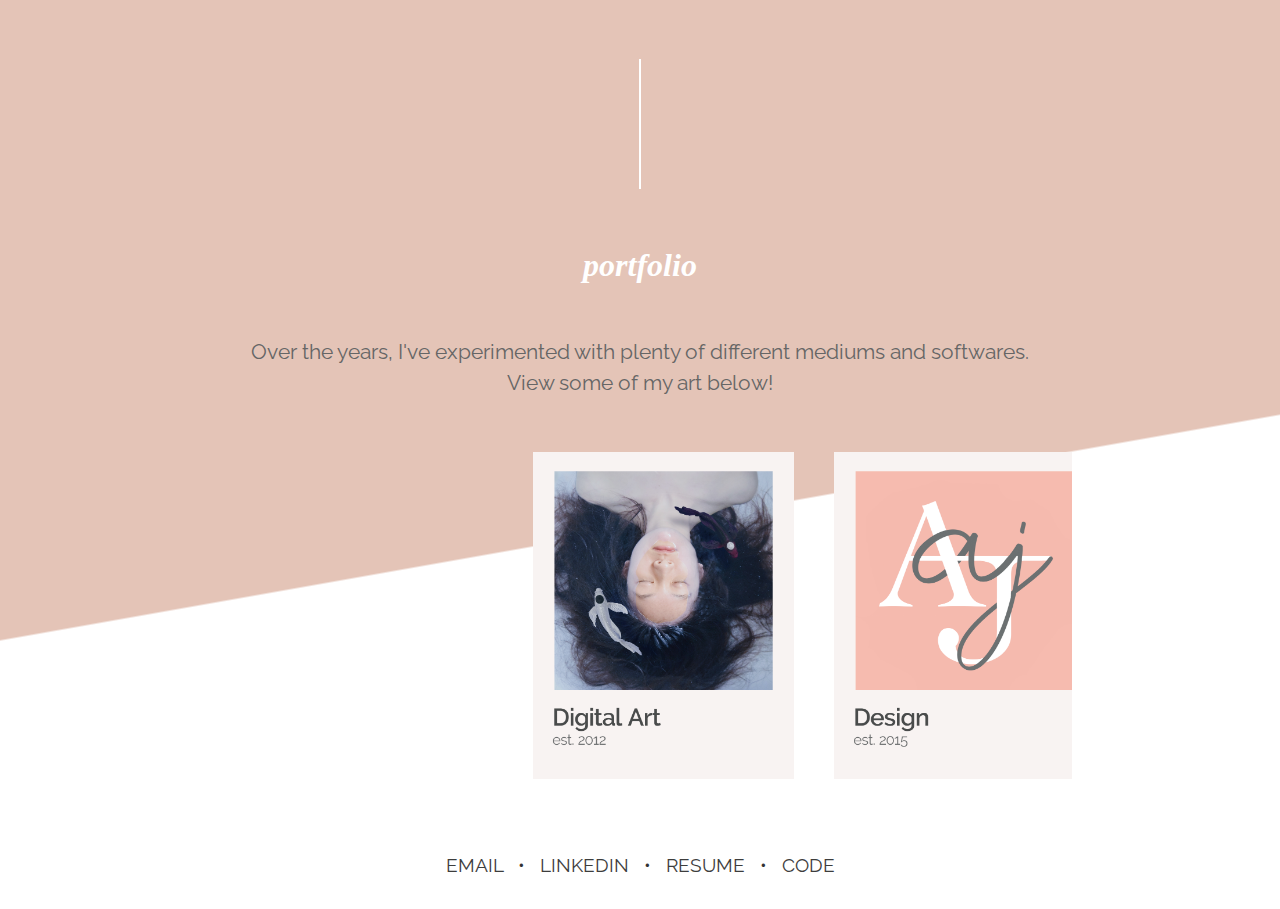
==== commit 48b0f7bf: "demo reel" ====
--- a/index.html
+++ b/index.html
@@ -24,17 +24,17 @@
 
 <!-- FONTS -->
 <link href="https://fonts.googleapis.com/css?family=Raleway"
-	rel="stylesheet">
+    rel="stylesheet">
 <style>
-	body {
-		font-family: 'Raleway', sans-serif;
-	}
+    body {
+        font-family: 'Raleway', sans-serif;
+    }
 </style>
 
 </head>
 
 <body id="home">
-	<header>
+    <header>
     
     <!-- DESKTOP NAV -->
     <div id="navbar-desktop">
@@ -95,53 +95,53 @@
         </nav>
         </div>
         </div>
-	</header>
+    </header>
     
 <div class ="main">
     <span id="home"></span>
 
-	<div class="parallax">
-	    <br>
-		<h1>ANNA JIANG</h1>
-		<h2>CS &amp; DESIGN</h2>
-	</div>
-	
-	<!-- ABOUT ME -->
-	<span id="about"></span>
-	<div class="vl"></div>
-	<div class="about_chonk">
-	<div class="aboutheader">
-	<br>
-	<br>
-	<h3 style="color: #9fa4a5">about me</h3>
-	</div>
-
-	<div class="about">	
-		<img src="images/wonderspace.png">
-		<p>
-	    Hi, I'm Anna! I'm currently a student at the University of
-		Pennsylvania studying Digital Media Design. <br> <br> I've
-		been an artist my whole life, but I just started learning computer science this past year! I'm really excited to learn more about CS, and I've coded this website so I could familiarize myself with more languages over summer break! I'm interested in combining my design and computer science talents and creating projects that have an impact on others &mdash; whether it be big or small. <br> <br> Outside of class, I enjoy learning new things whenever I can, such as cooking and embroidery, and I also enjoy running and swimming recreationally!
-		</p>
-		<br>
-		<br>
-	</div>
-	</div>
-	</div>
-	
-	<!-- PORTFOLIO -->
-	<span id="portfolio"></span>
-	<div class="vl2"></div>
-	<div class="port_chonk">
-	<div class="portfolioheader">
-	<br>
-	<br>
-	<h3 style="color: #FFF"> portfolio </h3> 
-	</div>
-	
-	<div class="portfolio">
-	<p> Over the years, I've experimented with plenty of different mediums and softwares. <br>
-	    View some of my art below! </p> <br><br>
+    <div class="parallax">
+        <br>
+        <h1>ANNA JIANG</h1>
+        <h2>CS &amp; DESIGN</h2>
+    </div>
+    
+    <!-- ABOUT ME -->
+    <span id="about"></span>
+    <div class="vl"></div>
+    <div class="about_chonk">
+    <div class="aboutheader">
+    <br>
+    <br>
+    <h3 style="color: #9fa4a5">about me</h3>
+    </div>
+
+    <div class="about"> 
+        <img src="images/wonderspace.png">
+        <p>
+        Hi, I'm Anna! I'm currently a student at the University of
+        Pennsylvania studying Digital Media Design. <br> <br> I've
+        been an artist my whole life, but I just started learning computer science this past year! I'm really excited to learn more about CS, and I've coded this website so I could familiarize myself with more languages over summer break! I'm interested in combining my design and computer science talents and creating projects that have an impact on others &mdash; whether it be big or small. <br> <br> Outside of class, I enjoy learning new things whenever I can, such as cooking and embroidery, and I also enjoy running and swimming recreationally!
+        </p>
+        <br>
+        <br>
+    </div>
+    </div>
+    </div>
+    
+    <!-- PORTFOLIO -->
+    <span id="portfolio"></span>
+    <div class="vl2"></div>
+    <div class="port_chonk">
+    <div class="portfolioheader">
+    <br>
+    <br>
+    <h3 style="color: #FFF"> portfolio </h3> 
+    </div>
+    
+    <div class="portfolio">
+    <p> Over the years, I've experimented with plenty of different mediums and softwares. <br>
+        View some of my art below! </p> <br><br>
         
     <div id="port-desktop">
     <div uk-slider="sets: true, center: true">
@@ -199,17 +199,17 @@
         
 </div>
 </div>
-	
-	<footer>
+    
+    <footer>
         <h4>
-			<a href="mailto: annashijiang@gmail.com" target="_blank">EMAIL</a>
-			&nbsp; &#8226; &nbsp; 
-			<a href="https://www.linkedin.com/in/annasjiang/" target="_blank">LINKEDIN</a>
-			&nbsp; &#8226; &nbsp; 
-			<a href="Anna Jiang - Resume.pdf" target="_blank">RESUME</a>
-			&nbsp; &#8226; &nbsp; 
-			<a href="https://github.com/annasjiang">CODE</a>
+            <a href="mailto: annashijiang@gmail.com" target="_blank">EMAIL</a>
+            &nbsp; &#8226; &nbsp; 
+            <a href="https://www.linkedin.com/in/annasjiang/" target="_blank">LINKEDIN</a>
+            &nbsp; &#8226; &nbsp; 
+            <a href="Anna Jiang - Resume.pdf" target="_blank">RESUME</a>
+            &nbsp; &#8226; &nbsp; 
+            <a href="https://github.com/annasjiang">CODE</a>
         </h4>
-	</footer>
+    </footer>
 </body>
 </html>
--- a/style.css
+++ b/style.css
@@ -1,52 +1,62 @@
-/* FONT CATAGORIES*/
+/* SMOOTH SCROLL TRANSITION */
+html {
+  scroll-behavior: smooth;
+}
+
+/* no margins */
+body {
+    margin: 0;
+}
+
+/* FONT CATEGORIES*/
 h1 {
-	font-family: 'Raleway', sans-serif;
-	font-size: 5em;
-	margin: 10px;
+    font-family: 'Raleway', sans-serif;
+    font-size: 5em;
+    margin: 10px;
     color: white;
 }
 
 h2 {
-	font-family: 'Raleway ExtraLight', sans-serif;
-	font-size: 2em;
-	font-style: italic;
+    font-family: 'Raleway ExtraLight', sans-serif;
+    font-size: 2em;
+    font-style: italic;
     color: white;
 }
 
 h3 {
-	font-family: 'Playfair Display', serif;
-	font-style: italic;
+    font-family: 'Playfair Display', serif;
+    font-style: italic;
     font-weight: bold;
-	font-size: 2em;
+    font-size: 2em;
 }
 
 h4 {
-	font-family: 'Raleway', sans-serif;
-	font-size: 1.2em;
+    font-family: 'Raleway', sans-serif;
+    font-size: 1.2em;
 }
 
 h5 {
-	font-family: 'Raleway', sans-serif;
-	font-size: 4vw;
-	margin: 10px;
+    font-family: 'Raleway', sans-serif;
+    font-size: 4vw;
+    margin: 10px;
 }
 
 h6 {
-	font-family: 'Playfair Display', serif;
-	font-style: italic;
-	font-size: 1.5em;
-	margin-bottom: 8px;
+    font-family: 'Playfair Display', serif;
+    font-style: italic;
+    font-size: 1.5em;
+    margin-bottom: 8px;
 }
 
 
 p {
-	font-family: 'Raleway', sans-serif;
-	font-size: 1.5em;
-	margin: 5px;
-    line-height: 1.3em;
-}
-
-/* Change the color of links on hover */
+    font-family: 'Raleway', sans-serif;
+    font-size: 1.3em;
+    margin: 5px;
+    line-height: 1.5em;
+}
+
+/* LINKS */
 a: {
    color: #3d3d3d;
 }
@@ -56,48 +66,7 @@
     text-decoration: none;
 }
 
-
-/* SMOOTH SCROLL TRANSITION */
-html {
-  scroll-behavior: smooth;
-}
-
 /* TOP NAV BAR */
-.topnav {
-	position: fixed;
-    background-color: white;
-    opacity: 0.7;
-	top: 0; /* Position the navbar at the top of the page */
-	width: 100%;
-	overflow: hidden;
-    z-index: 8000;
-}
-
-/* Style the links inside the navigation bar */
-.topnav a {
-  float: right;
-  display: block;
-  color: #3d3d3d;
-  text-align: center;
-  padding: 20px 0px 20px 0px;
-  margin-right: 5em;
-  text-decoration: none;
-  font-family: 'Raleway', sans-serif;
-  font-size: 1.2em;
-  transition-duration: 0.5s;
-}
-
-@media screen and (max-width: 550px) {
-	.topnav a {   
-		font-size: 3vw;
-	}
-}
-
-/* Change the color of links on hover */
-.topnav a:hover {
-  color: #928f8f;
-}
-
 .sublink a{
     color: #bcbcbc;
     text-align: center;
@@ -113,6 +82,7 @@
 #navbar-desktop {
     display: block;
 }
+
 #navbar-mobile {
     display: none;
 }
@@ -126,31 +96,30 @@
     }
 }
 
-/* no margins */
-body {
-	margin: 0;
-}
-
 /* HEADER */
-.parallax {	
-	/* Text */
-	text-align: center;
-	padding: 320px 0;
-	color: #ffffff;	
+.parallax { 
+    /* Text */
+    text-align: center;
+    padding: 320px 0;
+    color: #ffffff; 
     margin-top: -65px;
 
-	/* Image */
-	background-image: url("images/trevi fountain.jpeg");
-
-	/* Set a specific height */
-	height: 100%;
-	
-	/* Parallax */
-	background-attachment: fixed;
-	background-position: center;
-	background-repeat: no-repeat;
-	background-size: cover;
-}
+    /* Image */
+    background-image: url("images/trevi fountain.jpeg");
+
+    /* Set a specific height */
+    height: 100%;
+    
+    /* Parallax */
+    background-attachment: fixed;
+    background-position: center;
+    background-repeat: no-repeat;
+    background-size: cover;
+}
+
+.parallax h2 {
+    margin-top: -1vw;
+  }
 
 @media screen and (max-width: 500px) {
   .parallax {
@@ -178,30 +147,31 @@
 }
 
 .aboutheader {
-	color: #9fa4a5;
+    color: #9fa4a5;
     margin-top: 8em;
+    margin-bottom: 3em;
     text-align: center;
 }
 
 .about {
-	text-align: center;
-	margin-right: 8em;
-	margin-left: 8em;
+    text-align: center;
+    margin-right: 10em;
+    margin-left: 10em;
 }
 
 @media screen and (max-width: 700px) {
   .about {
-    font-size: 3.5vw;
-    margin: 0 1em;
+    font-size: 3vw;
+    margin: 0 1.5em;
   }
 }
 
 .about img {
-	text-align: center;
-	padding-bottom: 3em;
-	float: left;
-    width: 25vw;
-    min-width: 300px;	
+    text-align: center;
+    padding-bottom: 3em;
+    float: left;
+    width: 27vw;
+    min-width: 250px;   
 }
 
 @media screen and (max-width: 750px) { /* lil screen */
@@ -210,10 +180,6 @@
     float: none;
     margin: 0 1em;
   }
-}
-
-.about_chonk {
-	background-image: linear-gradient(170deg, white 60%, #e4c4b7 calc(60% + 2px)); 
 }
 
 /* PORTFOLIO */
@@ -229,33 +195,32 @@
 
 .portfolioheader {
     padding-top: 8em;
-	margin-bottom: 3em;
-	color: white;
-	text-align: center;
+    margin-bottom: 3em;
+    color: white;
+    text-align: center;
 }
 
 .portfolio {
-	text-align: center;
-	padding: 0px 5%;
-	max-width: 100%;
+    text-align: center;
+    margin: 0 9em;
+    padding: 0px 5%;
+    max-width: 100%;
 }
 
 @media screen and (max-width: 750px) {
-p {
-    font-size: 3.5vw;
-    margin: 0 1em;
+.portfolio {
+    font-size: 3vw;
+    margin: 0 1.5em;
   }
 }
 
 .portfolio img {
-	margin: 5em 20px 5em;
-	width: 18%;
+    margin: 0 1.5em 1.5em 1.5em;
 }
 
 @media screen and (max-width: 750px) {
   .portfolio img {
-  	width: 50vw;
-  	margin: 1em 25px;
+      margin: 0 5em 1.5em 5em;
   }
 }
 
@@ -264,16 +229,40 @@
   box-shadow: 0 4px 8px 0 rgba(0, 0, 0, 0.2), 0 6px 20px 0 rgba(0, 0, 0, 0.19);
 }
 
+#port-desktop {
+    display: block;
+}
+
+#port-mobile {
+    display: none;
+}
+
+@media screen and (max-width: 768px) {
+    #port-desktop {
+        display: none;
+    }
+    #port-mobile {
+        display: block;
+    }
+}
+
+/* background gradient*/ 
+
+.about_chonk {
+    background-image: linear-gradient(170deg, white 60%, #e4c4b7 calc(60% + 2px)) 
+}
+
 .port_chonk {
-	background-image: linear-gradient(170deg, #e4c4b7 60%, white calc(60% + 2px)); 
+    /*background-color: #e4c4b7;*/
+    background-image: linear-gradient(170deg, #e4c4b7 60%, white calc(60% + 2px));
 }
 
 /* ART PAGES */
 
 .artabout {
-	margin: 3em 18% 0;
-	text-align: center;
-	color: #3d3d3d;
+    margin: 3em 18% 0;
+    text-align: center;
+    color: #3d3d3d;
 }
 
 .artabout a {
@@ -287,18 +276,19 @@
 }
 
 @media screen and (max-width: 500px) {
-	.artabout {
-		font-size: 3vw;
-	}
+    .artabout {
+        font-size: 3vw;
+    }
 }
 
 /* GALLERY SHIT */
-/*ur og gallery*/
+
+/* SQUARE GALLERY */
 
 .gallery {
-	text-align: center;
-	padding: 0 10%;
-	margin-top: 5%;
+    text-align: center;
+    padding: 0 10%;
+    margin-top: 5%;
 }
 
 .gallery a {
@@ -306,9 +296,9 @@
 }
 
 @media screen and (max-width: 750px) {
-	.gallery {
-		padding: 0;
-	}
+    .gallery {
+        padding: 0;
+    }
 }
 
 .gallery img:hover {
@@ -324,7 +314,6 @@
   padding: 0 10px;
 }
 
-/* Create two equal columns that sits next to each other */
 .column {
   flex: 50%;
   padding: 0 10px;
@@ -338,15 +327,17 @@
 
 @media screen and (max-width: 750px) {
   .column img {
-  	width: 70vw;
-  	margin: 1em 25px;
-  }
-}
+    width: 70vw;
+    margin: 1em 25px;
+  }
+}
+
+/* SINGLE COL GALLERY */
 
 .gif-gallery {
-	text-align: center;
-	padding: 0 10%;
-	margin-top: 5%;
+    text-align: center;
+    padding: 0 10%;
+    margin-top: 5%;
 }
 
 .single-col {
@@ -367,6 +358,8 @@
     opacity: 0.5;
     transition: opacity 0.5s ease-in-out;
 }
+
+/* BLOG CARDS */
 
 .container {
     display: flex;
@@ -386,7 +379,7 @@
 
 .card h1 {
     font-family: 'Raleway', sans-serif;
-	font-size: 1.3em;
+    font-size: 1.3em;
     font-weight: bold;
     color: #3d3d3d;
     line-height: 1.5em;
@@ -414,14 +407,14 @@
 }
 
 footer h4 a {
-	color: #3d3d3d;
-	text-decoration: none;
-	text-align: center;
-	transition-duration: 0.5s;
+    color: #3d3d3d;
+    text-decoration: none;
+    text-align: center;
+    transition-duration: 0.5s;
 }
 
 @media screen and (max-width: 700px) {
   footer {
-  	font-size: 3vw; 
-  }
-}
+    font-size: 3vw; 
+  }
+}
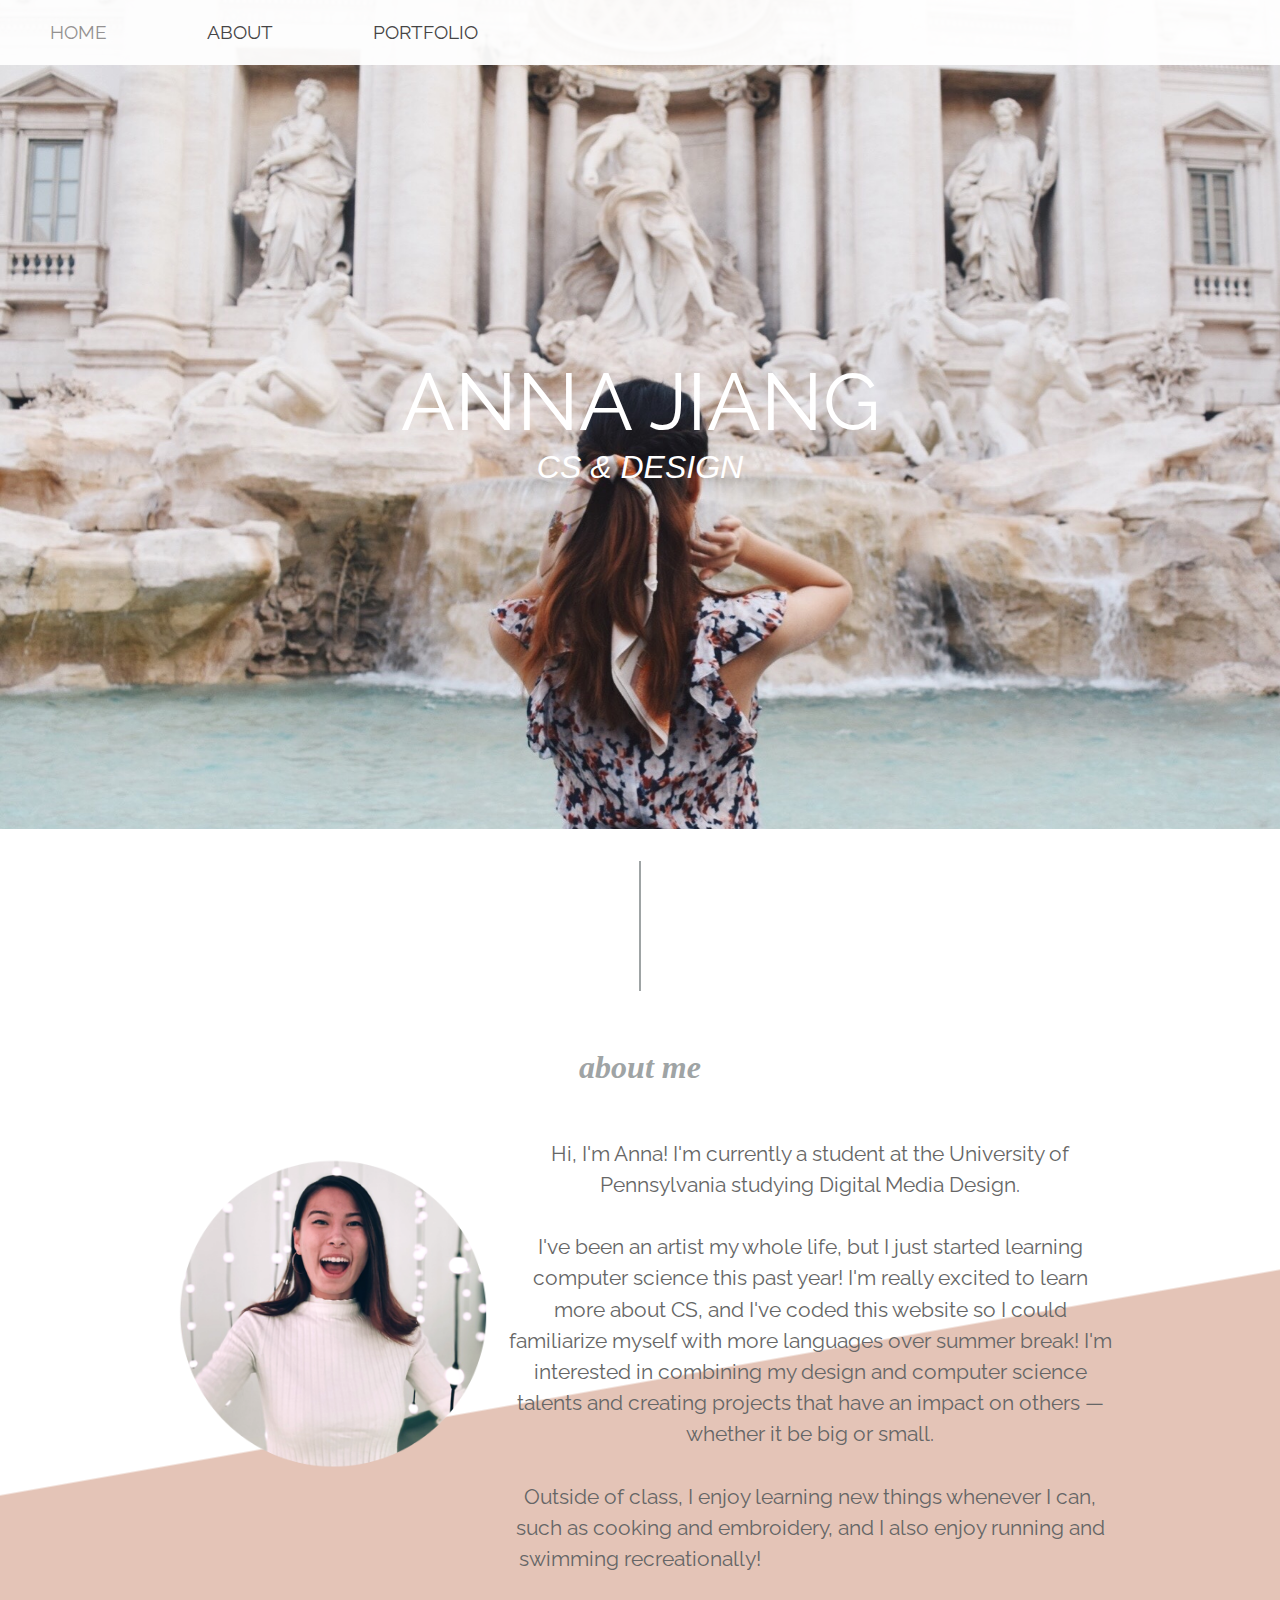
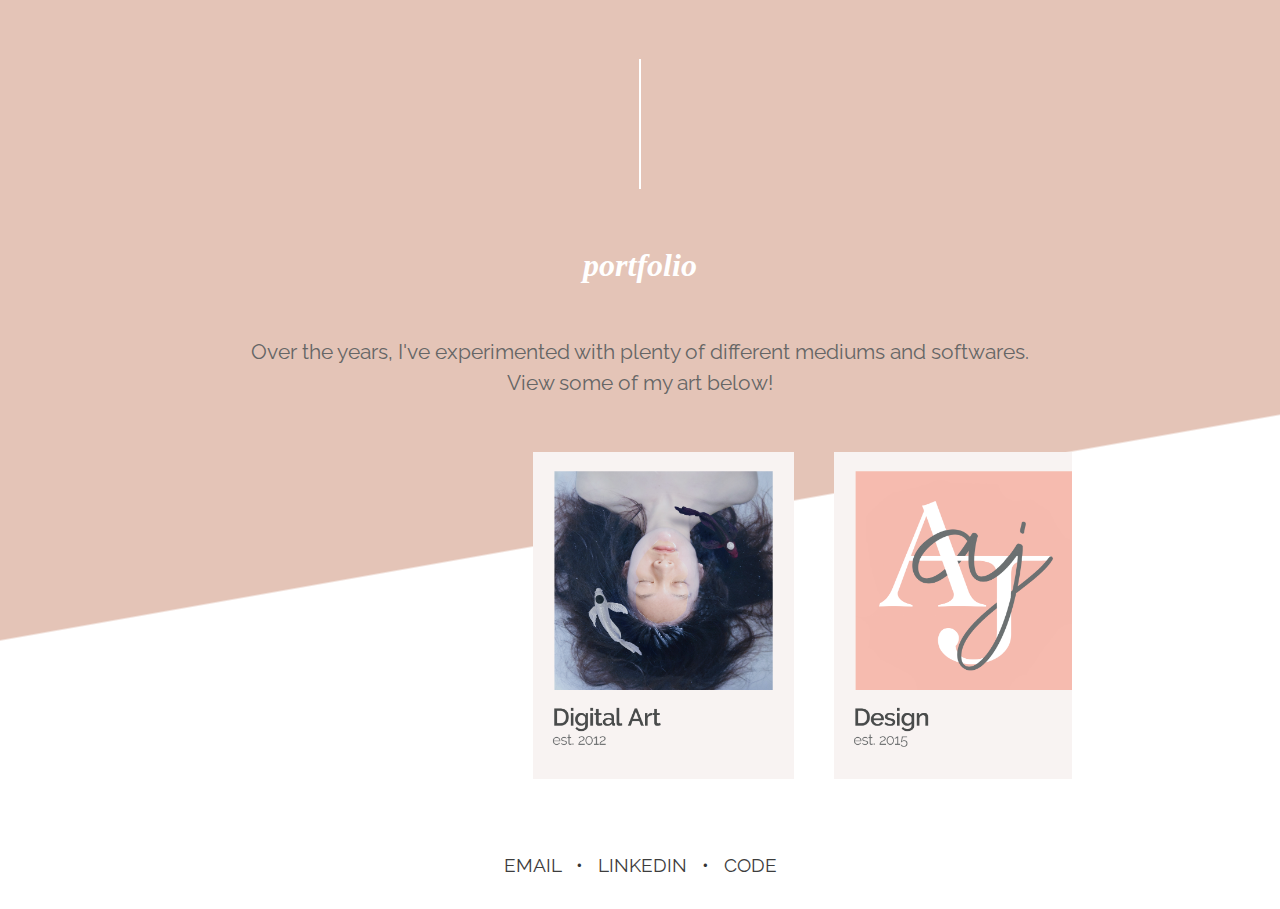
==== commit bd07bda0: "update footer" ====
--- a/index.html
+++ b/index.html
@@ -206,8 +206,6 @@
             &nbsp; &#8226; &nbsp; 
             <a href="https://www.linkedin.com/in/annasjiang/" target="_blank">LINKEDIN</a>
             &nbsp; &#8226; &nbsp; 
-            <a href="Anna Jiang - Resume.pdf" target="_blank">RESUME</a>
-            &nbsp; &#8226; &nbsp; 
             <a href="https://github.com/annasjiang">CODE</a>
         </h4>
     </footer>
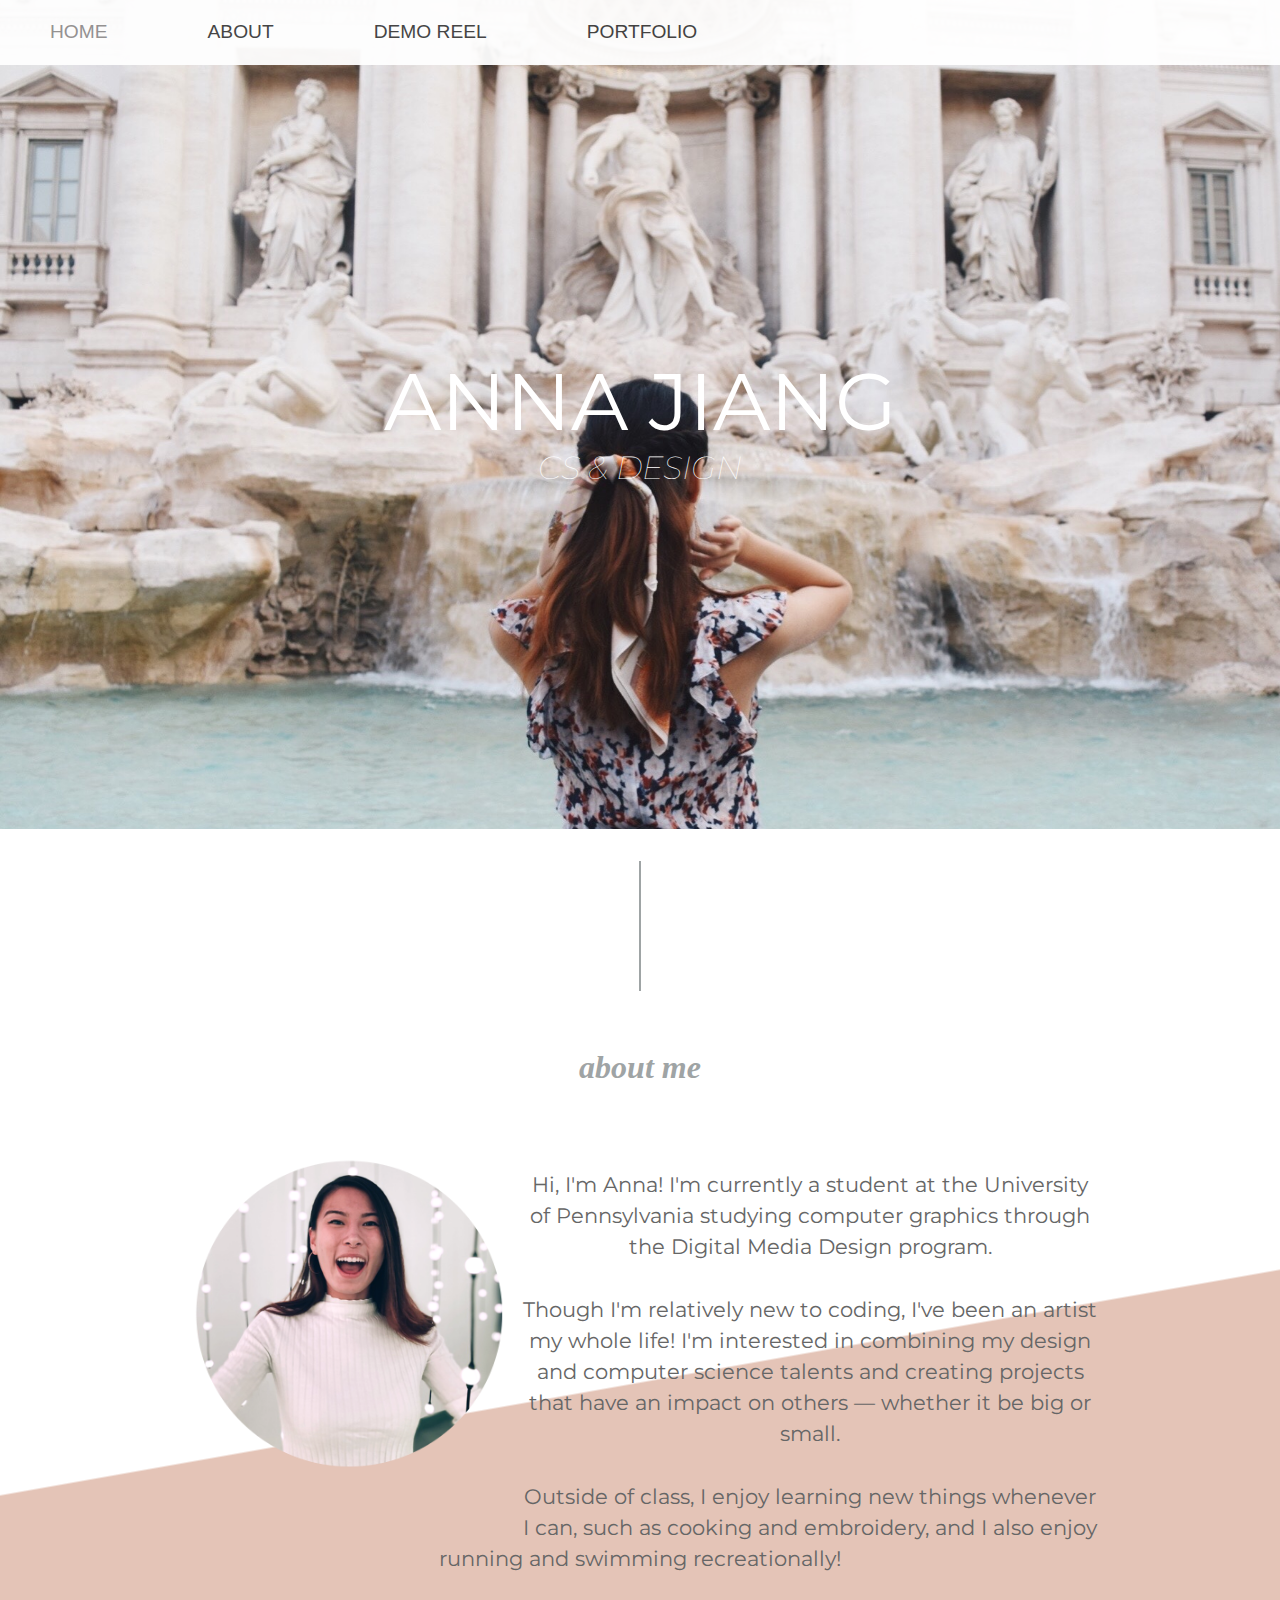
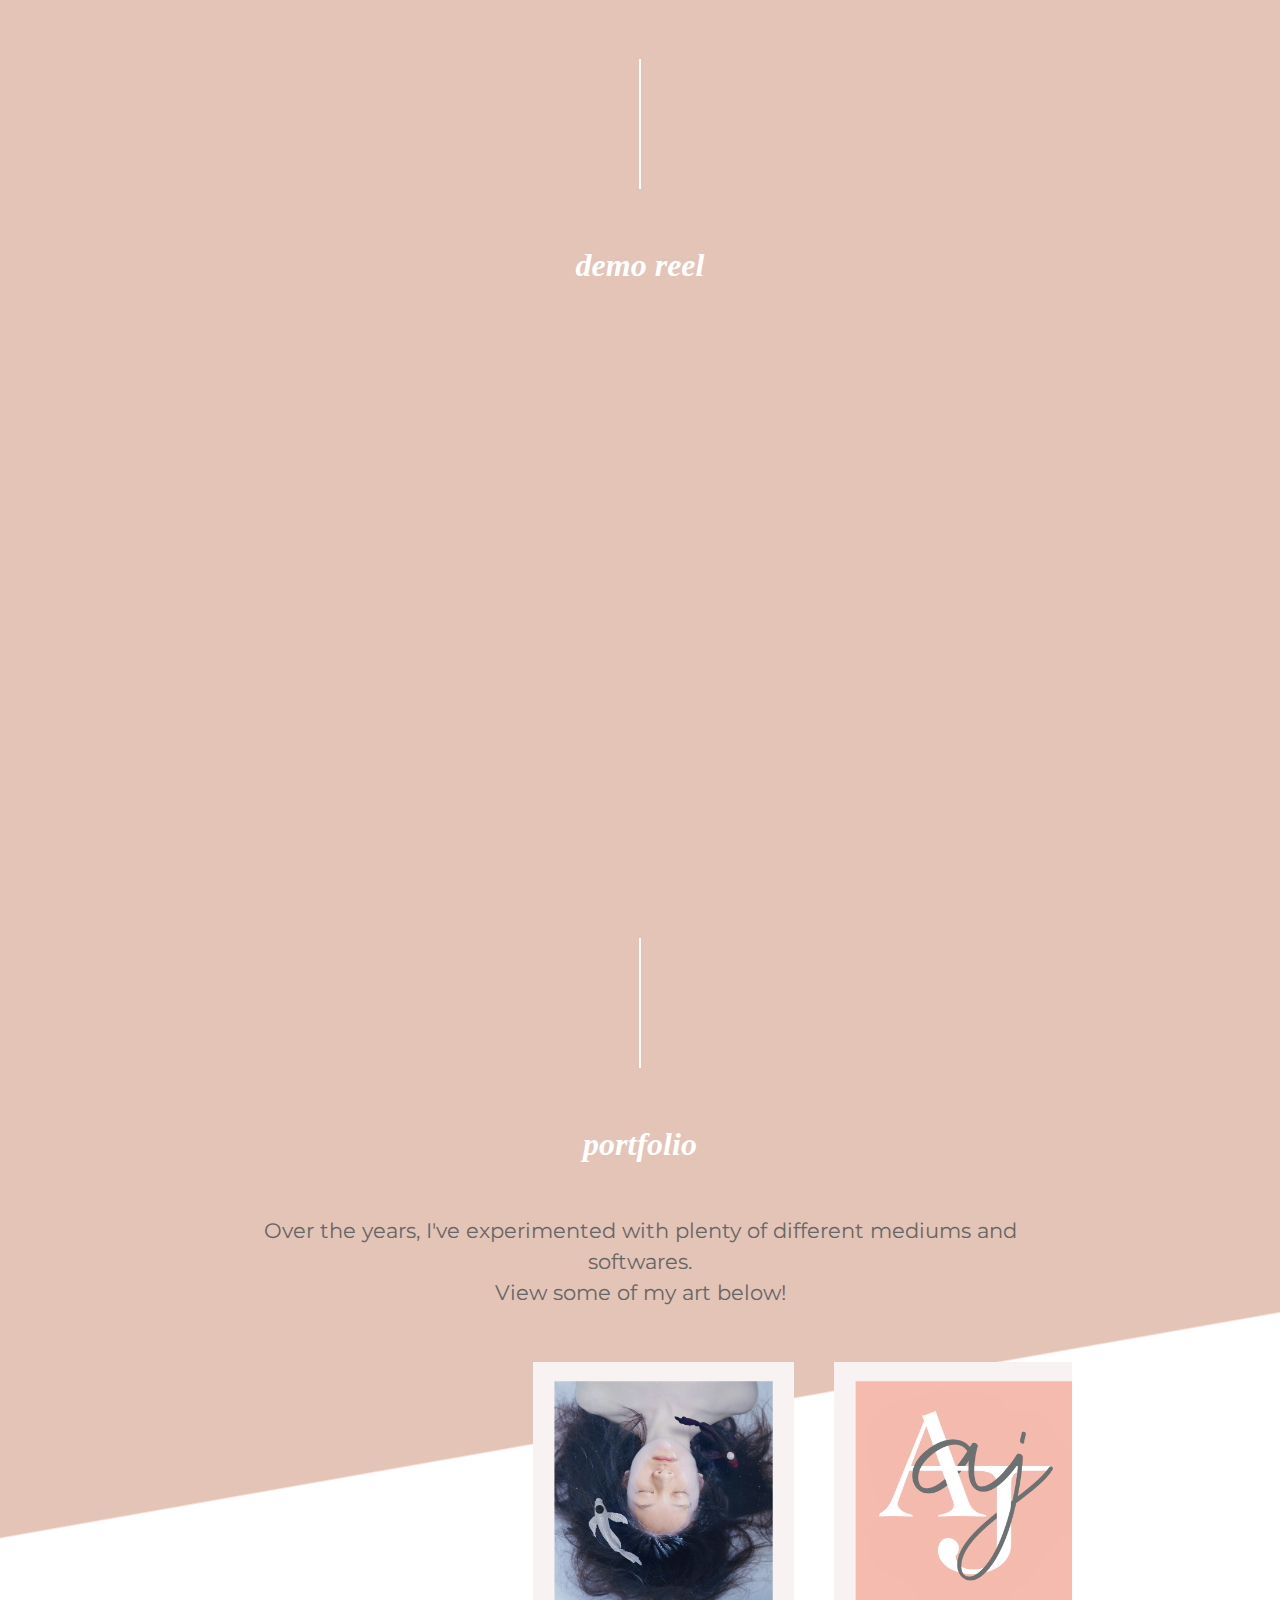
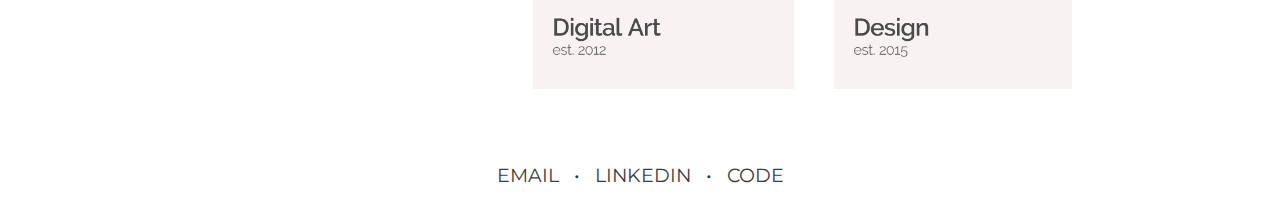
==== commit 1e8a0f46: "demo reel update" ====
--- a/index.html
+++ b/index.html
@@ -18,23 +18,14 @@
 <meta name="content-type" content="text/html; charset=UTF-8"> 
 <meta name="viewport" content="width=device-width, initial-scale=1.0">
 
-<!-- <meta name="keywords" content="keyword1,keyword2,keyword3">
-<meta name="description" content="this is my page">-->
-
-
 <!-- FONTS -->
-<link href="https://fonts.googleapis.com/css?family=Raleway"
-    rel="stylesheet">
-<style>
-    body {
-        font-family: 'Raleway', sans-serif;
-    }
-</style>
+<link rel="preconnect" href="https://fonts.gstatic.com">
+<link href="https://fonts.googleapis.com/css2?family=Montserrat:wght@200;400&family=Mukta&display=swap" rel="stylesheet">
 
 </head>
 
 <body id="home">
-    <header>
+	<header>
     
     <!-- DESKTOP NAV -->
     <div id="navbar-desktop">
@@ -42,8 +33,9 @@
         <nav class="uk-navbar-container" uk-navbar>
         <div class="uk-navbar-right">
         <ul class="uk-navbar-nav">
-            <li class="uk-active"><a href="index.html">HOME</a></li>
+            <li class="uk-active"><a href="index.html#home">HOME</a></li>
             <li><a href="index.html#about">ABOUT</a></li>
+            <li><a href="index.html#demo-reel">DEMO REEL</a></li>
             <li>
                 <a href="index.html#portfolio">PORTFOLIO</a>
                 <div class="uk-navbar-dropdown" uk-drop="animation: uk-animation-slide-top-small; duration: 500;">
@@ -76,6 +68,7 @@
                         <ul class="uk-nav uk-navbar-dropdown-nav">
                             <li class="uk-active"><a href="index.html">HOME</a></li>
                             <li><a href="index.html#about">ABOUT</a></li>
+                            <li><a href="index.html#demo-reel">DEMO REEL</a></li>
                             <li><a href="index.html#portfolio">PORTFOLIO</a></li>
                             <li class="uk-nav-divider"></li>
                                 <div class = "sublink">
@@ -95,119 +88,157 @@
         </nav>
         </div>
         </div>
-    </header>
+	</header>
     
 <div class ="main">
+    <!-- LANDING PARALLAX -->
     <span id="home"></span>
-
-    <div class="parallax">
-        <br>
-        <h1>ANNA JIANG</h1>
-        <h2>CS &amp; DESIGN</h2>
-    </div>
-    
-    <!-- ABOUT ME -->
-    <span id="about"></span>
-    <div class="vl"></div>
-    <div class="about_chonk">
-    <div class="aboutheader">
-    <br>
-    <br>
-    <h3 style="color: #9fa4a5">about me</h3>
-    </div>
-
-    <div class="about"> 
-        <img src="images/wonderspace.png">
-        <p>
-        Hi, I'm Anna! I'm currently a student at the University of
-        Pennsylvania studying Digital Media Design. <br> <br> I've
-        been an artist my whole life, but I just started learning computer science this past year! I'm really excited to learn more about CS, and I've coded this website so I could familiarize myself with more languages over summer break! I'm interested in combining my design and computer science talents and creating projects that have an impact on others &mdash; whether it be big or small. <br> <br> Outside of class, I enjoy learning new things whenever I can, such as cooking and embroidery, and I also enjoy running and swimming recreationally!
-        </p>
-        <br>
-        <br>
-    </div>
-    </div>
-    </div>
-    
-    <!-- PORTFOLIO -->
-    <span id="portfolio"></span>
-    <div class="vl2"></div>
-    <div class="port_chonk">
-    <div class="portfolioheader">
-    <br>
-    <br>
-    <h3 style="color: #FFF"> portfolio </h3> 
-    </div>
-    
-    <div class="portfolio">
-    <p> Over the years, I've experimented with plenty of different mediums and softwares. <br>
-        View some of my art below! </p> <br><br>
+    <div class="uk-animation-fade uk-animation-slow">
+    	<div class="parallax">
+            <div class="uk-animation-slide-top-medium" style="animation-delay: 1000ms;">
+        	    <br>
+        		<h1>ANNA JIANG</h1>
+            </div>
+            <div class="uk-animation-slide-top-medium" style="animation-delay: 1200ms;">
+        		<h2>CS &amp; DESIGN</h2>
+            </div>
+    	</div>
+    </div>
+	
+	<!-- ABOUT ME -->
+	<span id="about"></span>
+    <div uk-scrollspy="target: > div; cls: uk-animation-fade">
+	   <div class="vl"></div>
+    </div>
+	<div class="about_chonk">
+        <div uk-scrollspy="target: > div; cls: uk-animation-fade; delay: 100">
+    	   <div class="aboutheader"><br><br><h3 style="color: #9fa4a5">about me</h3></div>
+    	</div>
+
+        <div uk-scrollspy="target: > div; cls: uk-animation-slide-bottom-medium; delay: 300">
+        	<div class="about">	
+        		<img src="images/wonderspace.png">
+        		<p><br>
+        	    Hi, I'm Anna! I'm currently a student at the University of
+        		Pennsylvania studying computer graphics through the 
+                Digital Media Design program. <br> <br> 
+                Though I'm relatively new to coding, I've been an artist 
+                my whole life! I'm interested in combining my design 
+                and computer science talents and creating projects 
+                that have an impact on others &mdash; whether it be big or small. 
+                <br> <br> Outside of class, I enjoy learning new things whenever 
+                I can, such as cooking and embroidery, and I also enjoy running 
+                and swimming recreationally!
+        		</p>
+        		<br>
+        		<br>
+        	</div>
+        </div>
+    </div>
+    
+    <!-- DEMO REEL -->
+	<span id="demo-reel"></span>
+    <div uk-scrollspy="target: > div; cls: uk-animation-fade">
+	   <div class="vl2"></div>
+    </div>
+	<div class="demo_chonk">
+        <div uk-scrollspy="target: > div; cls: uk-animation-fade; delay: 100">
+    	   <div class="portfolioheader"><br><br><h3 style="color: #FFF">demo reel</h3></div>
+    	</div>
+
+        <div uk-scrollspy="target: > div; cls: uk-animation-slide-bottom-medium; delay: 300">
+        	<div class="about">	
+        		<div style="padding:56.25% 0 0 0;position:relative;"><iframe src="https://player.vimeo.com/video/612421735?h=245224e4b7&amp;badge=0&amp;autopause=0&amp;player_id=0&amp;app_id=58479" frameborder="0" allow="autoplay; fullscreen; picture-in-picture" allowfullscreen style="position:absolute;top:0;left:0;width:100%;height:100%;" title="Demo Reel"></iframe></div><script src="https://player.vimeo.com/api/player.js"></script>
+                <br>
+        		<br>
+        	</div>
+        </div>
+    </div>
+
+	
+	<!-- PORTFOLIO -->
+	<span id="portfolio"></span>
+    <div uk-scrollspy="target: > div; cls: uk-animation-fade">
+	   <div class="vl2"></div>
+    </div>
+	<div class="port_chonk">
+        <div uk-scrollspy="target: > div; cls: uk-animation-fade; delay: 100">
+            <div class="portfolioheader"><br><br><h3 style="color: #FFF"> portfolio </h3></div>
+        </div>
+
+        <div uk-scrollspy="target: > div; cls: uk-animation-slide-bottom-medium; delay: 300">	
+            <div class="portfolio">
+                <p> Over the years, I've experimented with plenty of different mediums and softwares. <br>
+            	View some of my art below! </p> <br><br>
         
-    <div id="port-desktop">
-    <div uk-slider="sets: true, center: true">
-    <div class="uk-position-relative">
-        <div class="uk-slider-container uk-light">
-            <ul class="uk-slider-items uk-child-width-1-3 uk-child-width-1-3@s uk-child-width-1-3@m uk-grid">
-                <li><a href="traditional.html"><img src="images/traditional%20art%20tab.png" alt="" style="width: 17em"></a></li>
-                <li><a href="digital.html"><img src="images/digital%20art%20tab.png" alt="" style="width: 17em"></a></li>
-                <li><a href="design.html"><img src="images/design%20tab.png" alt="" style="width: 17em"></a></li>
-                <li><a href="modeling.html"><img src="images/model%20tab.png" alt="" style="width: 17em"></a></li>
-                <li><a href="animation.html"><img src="images/animation%20tab.gif" alt="" style="width: 17em"></a></li>
-                <li><a href="labs.html"><img src="images/labs%20tab.png" alt="" style="width: 17em"></a></li>
-                <li><a href="fun.html"><img src="images/fun%20tab.png" alt="" style="width: 17em"></a></li>
-            </ul>
-        </div>
-        <div class="uk-hidden@s uk-light">
-            <a class="uk-position-center-left uk-position-small" href="#" uk-slidenav-previous uk-slider-item="previous"></a>
-            <a class="uk-position-center-right uk-position-small" href="#" uk-slidenav-next uk-slider-item="next"></a>
-        </div>
-        <div class="uk-visible@s">
-            <a class="uk-position-center-left-out uk-position-small" href="#" uk-slidenav-previous uk-slider-item="previous"></a>
-            <a class="uk-position-center-right-out uk-position-small" href="#" uk-slidenav-next uk-slider-item="next"></a>
-        </div>
-    </div>
-    <ul class="uk-slider-nav uk-dotnav uk-flex-center uk-margin"></ul>
-    </div>
-    </div>
-        
-    <div id="port-mobile">
-    <div uk-slider="center: true">
-    <div class="uk-position-relative">
-        <div class="uk-slider-container uk-light">
-            <ul class="uk-slider-items uk-grid">
-                <li><a href="traditional.html"><img src="images/traditional%20art%20tab.png" alt="" style="width: 17em"></a></li>
-                <li><a href="digital.html"><img src="images/digital%20art%20tab.png" alt="" style="width: 17em"></a></li>
-                <li><a href="design.html"><img src="images/design%20tab.png" alt="" style="width: 17em"></a></li>
-                <li><a href="modeling.html"><img src="images/model%20tab.png" alt="" style="width: 17em"></a></li>
-                <li><a href="animation.html"><img src="images/animation%20tab.gif" alt="" style="width: 17em"></a></li>
-                <li><a href="labs.html"><img src="images/labs%20tab.png" alt="" style="width: 17em"></a></li>
-                <li><a href="fun.html"><img src="images/fun%20tab.png" alt="" style="width: 17em"></a></li>
-            </ul>
-        </div>
-        <div class="uk-hidden@s">
-            <a class="uk-position-center-left uk-position-small" href="#" uk-slidenav-previous uk-slider-item="previous"></a>
-            <a class="uk-position-center-right uk-position-small" href="#" uk-slidenav-next uk-slider-item="next"></a>
-        </div>
-        <div class="uk-visible@s">
-            <a class="uk-position-center-left-out uk-position-small" href="#" uk-slidenav-previous uk-slider-item="previous"></a>
-            <a class="uk-position-center-right-out uk-position-small" href="#" uk-slidenav-next uk-slider-item="next"></a>
-        </div>
-    </div>
-    <ul class="uk-slider-nav uk-dotnav uk-flex-center uk-margin"></ul>
-    </div>
-    </div>
-        
+                <div id="port-desktop">
+                <div uk-slider="sets: true, center: true">
+                <div class="uk-position-relative">
+                    <div class="uk-slider-container uk-light">
+                        <ul class="uk-slider-items uk-child-width-1-3 uk-child-width-1-3@s uk-child-width-1-3@m uk-grid">
+                            <li><a href="traditional.html"><img src="images/traditional%20art%20tab.png" alt="" style="width: 17em"></a></li>
+                            <li><a href="digital.html"><img src="images/digital%20art%20tab.png" alt="" style="width: 17em"></a></li>
+                            <li><a href="design.html"><img src="images/design%20tab.png" alt="" style="width: 17em"></a></li>
+                            <li><a href="modeling.html"><img src="images/model%20tab.png" alt="" style="width: 17em"></a></li>
+                            <li><a href="animation.html"><img src="images/animation%20tab.gif" alt="" style="width: 17em"></a></li>
+                            <li><a href="labs.html"><img src="images/labs%20tab.png" alt="" style="width: 17em"></a></li>
+                            <li><a href="fun.html"><img src="images/fun%20tab.png" alt="" style="width: 17em"></a></li>
+                        </ul>
+                    </div>
+                    <div class="uk-hidden@s uk-light">
+                        <a class="uk-position-center-left uk-position-small" href="#" uk-slidenav-previous uk-slider-item="previous"></a>
+                        <a class="uk-position-center-right uk-position-small" href="#" uk-slidenav-next uk-slider-item="next"></a>
+                    </div>
+                    <div class="uk-visible@s">
+                        <a class="uk-position-center-left-out uk-position-small" href="#" uk-slidenav-previous uk-slider-item="previous"></a>
+                        <a class="uk-position-center-right-out uk-position-small" href="#" uk-slidenav-next uk-slider-item="next"></a>
+                    </div>
+                </div>
+                <ul class="uk-slider-nav uk-dotnav uk-flex-center uk-margin"></ul>
+                </div>
+                </div>
+                    
+                <div id="port-mobile">
+                <div uk-slider="center: true">
+                <div class="uk-position-relative">
+                    <div class="uk-slider-container uk-light">
+                        <ul class="uk-slider-items uk-grid">
+                            <li><a href="traditional.html"><img src="images/traditional%20art%20tab.png" alt="" style="width: 17em"></a></li>
+                            <li><a href="digital.html"><img src="images/digital%20art%20tab.png" alt="" style="width: 17em"></a></li>
+                            <li><a href="design.html"><img src="images/design%20tab.png" alt="" style="width: 17em"></a></li>
+                            <li><a href="modeling.html"><img src="images/model%20tab.png" alt="" style="width: 17em"></a></li>
+                            <li><a href="animation.html"><img src="images/animation%20tab.gif" alt="" style="width: 17em"></a></li>
+                            <li><a href="labs.html"><img src="images/labs%20tab.png" alt="" style="width: 17em"></a></li>
+                            <li><a href="fun.html"><img src="images/fun%20tab.png" alt="" style="width: 17em"></a></li>
+                        </ul>
+                    </div>
+                    <div class="uk-hidden@s">
+                        <a class="uk-position-center-left uk-position-small" href="#" uk-slidenav-previous uk-slider-item="previous"></a>
+                        <a class="uk-position-center-right uk-position-small" href="#" uk-slidenav-next uk-slider-item="next"></a>
+                    </div>
+                    <div class="uk-visible@s">
+                        <a class="uk-position-center-left-out uk-position-small" href="#" uk-slidenav-previous uk-slider-item="previous"></a>
+                        <a class="uk-position-center-right-out uk-position-small" href="#" uk-slidenav-next uk-slider-item="next"></a>
+                    </div>
+                </div>
+                <ul class="uk-slider-nav uk-dotnav uk-flex-center uk-margin"></ul>
+                </div>
+                </div>
+            </div>
+        </div>
+    </div>       
 </div>
-</div>
-    
-    <footer>
+	
+	<footer>
         <h4>
-            <a href="mailto: annashijiang@gmail.com" target="_blank">EMAIL</a>
-            &nbsp; &#8226; &nbsp; 
-            <a href="https://www.linkedin.com/in/annasjiang/" target="_blank">LINKEDIN</a>
-            &nbsp; &#8226; &nbsp; 
-            <a href="https://github.com/annasjiang">CODE</a>
+			<a href="mailto: annashijiang@gmail.com" target="_blank">EMAIL</a>
+			&nbsp; &#8226; &nbsp; 
+			<a href="https://www.linkedin.com/in/annasjiang/" target="_blank">LINKEDIN</a>
+			&nbsp; &#8226; &nbsp; 
+			<!--<a href="Anna Jiang - Resume.pdf" target="_blank">RESUME</a>
+			&nbsp; &#8226; &nbsp;-->
+			<a href="https://github.com/annasjiang">CODE</a>
         </h4>
-    </footer>
+	</footer>
 </body>
 </html>
--- a/style.css
+++ b/style.css
@@ -5,54 +5,55 @@
 
 /* no margins */
 body {
-    margin: 0;
+	margin: 0;
 }
 
 /* FONT CATEGORIES*/
-h1 {
-    font-family: 'Raleway', sans-serif;
-    font-size: 5em;
-    margin: 10px;
+h1 { /* hero title */
+	font-family: 'Montserrat', sans-serif;
+	font-size: 5em;
+	margin: 10px;
     color: white;
 }
 
-h2 {
-    font-family: 'Raleway ExtraLight', sans-serif;
-    font-size: 2em;
-    font-style: italic;
+h2 { /* hero subtitle */
+	font-family: 'Montserrat', sans-serif;
+	font-size: 2em;
+    font-weight: 100;
+	font-style: italic;
     color: white;
 }
 
-h3 {
-    font-family: 'Playfair Display', serif;
-    font-style: italic;
+h3 { /* about + portfolio */
+	font-family: 'Playfair Display', serif;
+	font-style: italic;
     font-weight: bold;
-    font-size: 2em;
+	font-size: 2em;
 }
 
 h4 {
-    font-family: 'Raleway', sans-serif;
-    font-size: 1.2em;
+	font-family: 'Montserrat', sans-serif;
+	font-size: 1.2em;
 }
 
 h5 {
-    font-family: 'Raleway', sans-serif;
-    font-size: 4vw;
-    margin: 10px;
+	font-family: 'Montserrat', sans-serif;
+	font-size: 4vw;
+	margin: 10px;
 }
 
 h6 {
-    font-family: 'Playfair Display', serif;
-    font-style: italic;
-    font-size: 1.5em;
-    margin-bottom: 8px;
+	font-family: 'Playfair Display', serif;
+	font-style: italic;
+	font-size: 1.5em;
+	margin-bottom: 8px;
 }
 
 
 p {
-    font-family: 'Raleway', sans-serif;
-    font-size: 1.3em;
-    margin: 5px;
+	font-family: 'Montserrat', sans-serif;
+	font-size: 1.3em;
+	margin: 5px;
     line-height: 1.5em;
 }
 
@@ -67,7 +68,7 @@
 }
 
 /* TOP NAV BAR */
-.sublink a{
+.sublink a {
     color: #bcbcbc;
     text-align: center;
     font-size: 0.85em;
@@ -75,7 +76,7 @@
     font-style: italic;
 }
 
-.sublink a:hover{
+.sublink a:hover {
     color: #928f8f;
 }
 
@@ -97,29 +98,30 @@
 }
 
 /* HEADER */
-.parallax { 
-    /* Text */
-    text-align: center;
-    padding: 320px 0;
-    color: #ffffff; 
+
+.parallax {	
+	/* Text */
+	text-align: center;
+	padding: 320px 0;
+	color: #ffffff;	
     margin-top: -65px;
 
-    /* Image */
-    background-image: url("images/trevi fountain.jpeg");
-
-    /* Set a specific height */
-    height: 100%;
-    
-    /* Parallax */
-    background-attachment: fixed;
-    background-position: center;
-    background-repeat: no-repeat;
-    background-size: cover;
+	/* Image */
+	background-image: url("images/trevi fountain.jpeg");
+
+	/* Set a specific height */
+	height: 100%;
+	
+	/* Parallax */
+	background-attachment: fixed;
+	background-position: center;
+	background-repeat: no-repeat;
+	background-size: cover;
 }
 
 .parallax h2 {
     margin-top: -1vw;
-  }
+}
 
 @media screen and (max-width: 500px) {
   .parallax {
@@ -136,7 +138,6 @@
 }
 
 /* ABOUT */
-
 .vl {
   border-left: 2px solid #9fa4a5;
   height: 130px;
@@ -147,16 +148,16 @@
 }
 
 .aboutheader {
-    color: #9fa4a5;
+	color: #9fa4a5;
     margin-top: 8em;
     margin-bottom: 3em;
     text-align: center;
 }
 
 .about {
-    text-align: center;
-    margin-right: 10em;
-    margin-left: 10em;
+	text-align: center;
+	margin-right: 11em;
+	margin-left: 11em;
 }
 
 @media screen and (max-width: 700px) {
@@ -167,11 +168,11 @@
 }
 
 .about img {
-    text-align: center;
-    padding-bottom: 3em;
-    float: left;
+	text-align: center;
+	padding-bottom: 3em;
+	float: left;
     width: 27vw;
-    min-width: 250px;   
+    min-width: 250px;	
 }
 
 @media screen and (max-width: 750px) { /* lil screen */
@@ -183,7 +184,6 @@
 }
 
 /* PORTFOLIO */
-
 .vl2 {
   border-left: 2px solid white;
   height: 130px;
@@ -195,16 +195,16 @@
 
 .portfolioheader {
     padding-top: 8em;
-    margin-bottom: 3em;
-    color: white;
-    text-align: center;
+	margin-bottom: 3em;
+	color: white;
+	text-align: center;
 }
 
 .portfolio {
-    text-align: center;
+	text-align: center;
     margin: 0 9em;
-    padding: 0px 5%;
-    max-width: 100%;
+	padding: 0px 5%;
+	max-width: 100%;
 }
 
 @media screen and (max-width: 750px) {
@@ -249,20 +249,24 @@
 /* background gradient*/ 
 
 .about_chonk {
-    background-image: linear-gradient(170deg, white 60%, #e4c4b7 calc(60% + 2px)) 
+	background-image: linear-gradient(170deg, white 60%, #e4c4b7 calc(60% + 2px)) 
+}
+
+.demo_chonk {
+	background-color: #e4c4b7
 }
 
 .port_chonk {
     /*background-color: #e4c4b7;*/
-    background-image: linear-gradient(170deg, #e4c4b7 60%, white calc(60% + 2px));
+	background-image: linear-gradient(170deg, #e4c4b7 60%, white calc(60% + 2px));
 }
 
 /* ART PAGES */
 
 .artabout {
-    margin: 3em 18% 0;
-    text-align: center;
-    color: #3d3d3d;
+	margin: 3em 18% 0;
+	text-align: center;
+	color: #3d3d3d;
 }
 
 .artabout a {
@@ -276,9 +280,9 @@
 }
 
 @media screen and (max-width: 500px) {
-    .artabout {
-        font-size: 3vw;
-    }
+	.artabout {
+		font-size: 3vw;
+	}
 }
 
 /* GALLERY SHIT */
@@ -286,9 +290,9 @@
 /* SQUARE GALLERY */
 
 .gallery {
-    text-align: center;
-    padding: 0 10%;
-    margin-top: 5%;
+	text-align: center;
+	padding: 0 10%;
+	margin-top: 5%;
 }
 
 .gallery a {
@@ -296,9 +300,9 @@
 }
 
 @media screen and (max-width: 750px) {
-    .gallery {
-        padding: 0;
-    }
+	.gallery {
+		padding: 0;
+	}
 }
 
 .gallery img:hover {
@@ -327,17 +331,17 @@
 
 @media screen and (max-width: 750px) {
   .column img {
-    width: 70vw;
-    margin: 1em 25px;
+  	width: 70vw;
+  	margin: 1em 25px;
   }
 }
 
 /* SINGLE COL GALLERY */
 
 .gif-gallery {
-    text-align: center;
-    padding: 0 10%;
-    margin-top: 5%;
+	text-align: center;
+	padding: 0 10%;
+	margin-top: 5%;
 }
 
 .single-col {
@@ -379,7 +383,7 @@
 
 .card h1 {
     font-family: 'Raleway', sans-serif;
-    font-size: 1.3em;
+	font-size: 1.3em;
     font-weight: bold;
     color: #3d3d3d;
     line-height: 1.5em;
@@ -407,14 +411,14 @@
 }
 
 footer h4 a {
-    color: #3d3d3d;
-    text-decoration: none;
-    text-align: center;
-    transition-duration: 0.5s;
+	color: #3d3d3d;
+	text-decoration: none;
+	text-align: center;
+	transition-duration: 0.5s;
 }
 
 @media screen and (max-width: 700px) {
   footer {
-    font-size: 3vw; 
-  }
-}
+  	font-size: 3vw; 
+  }
+}
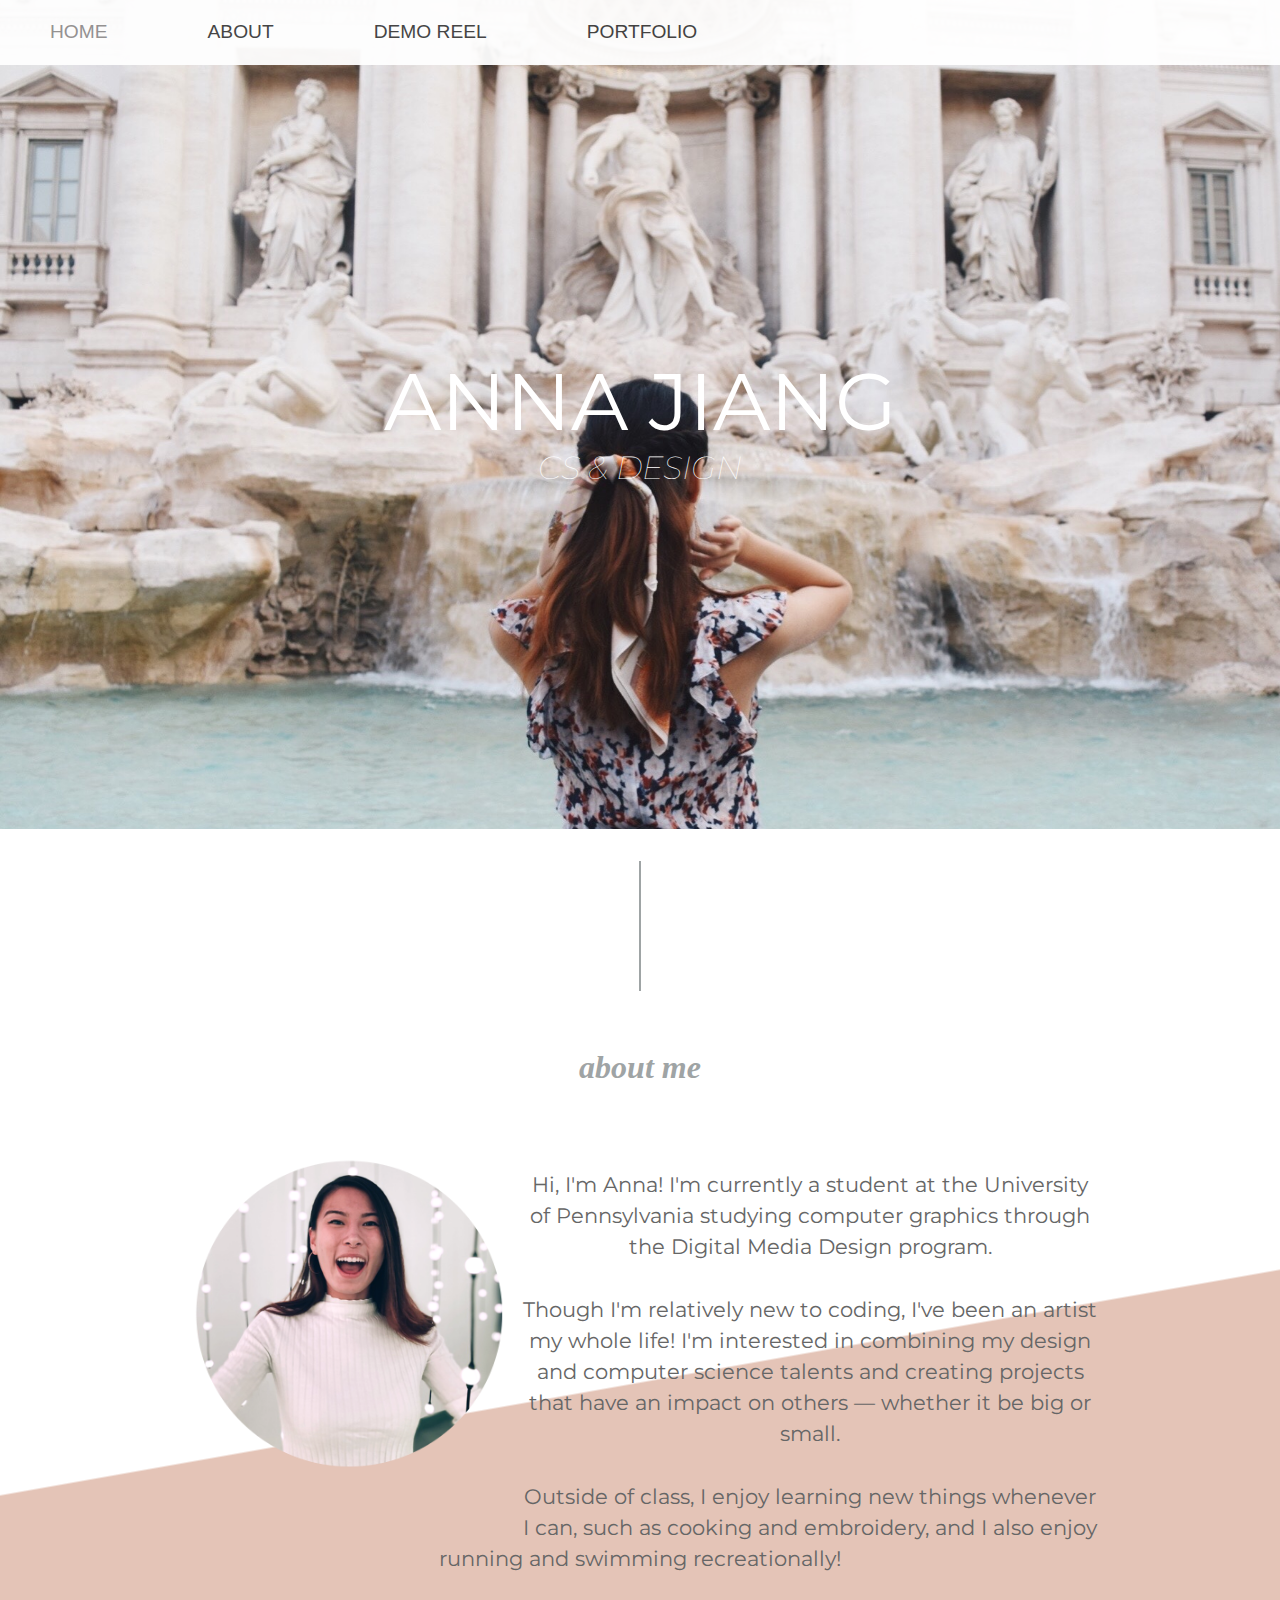
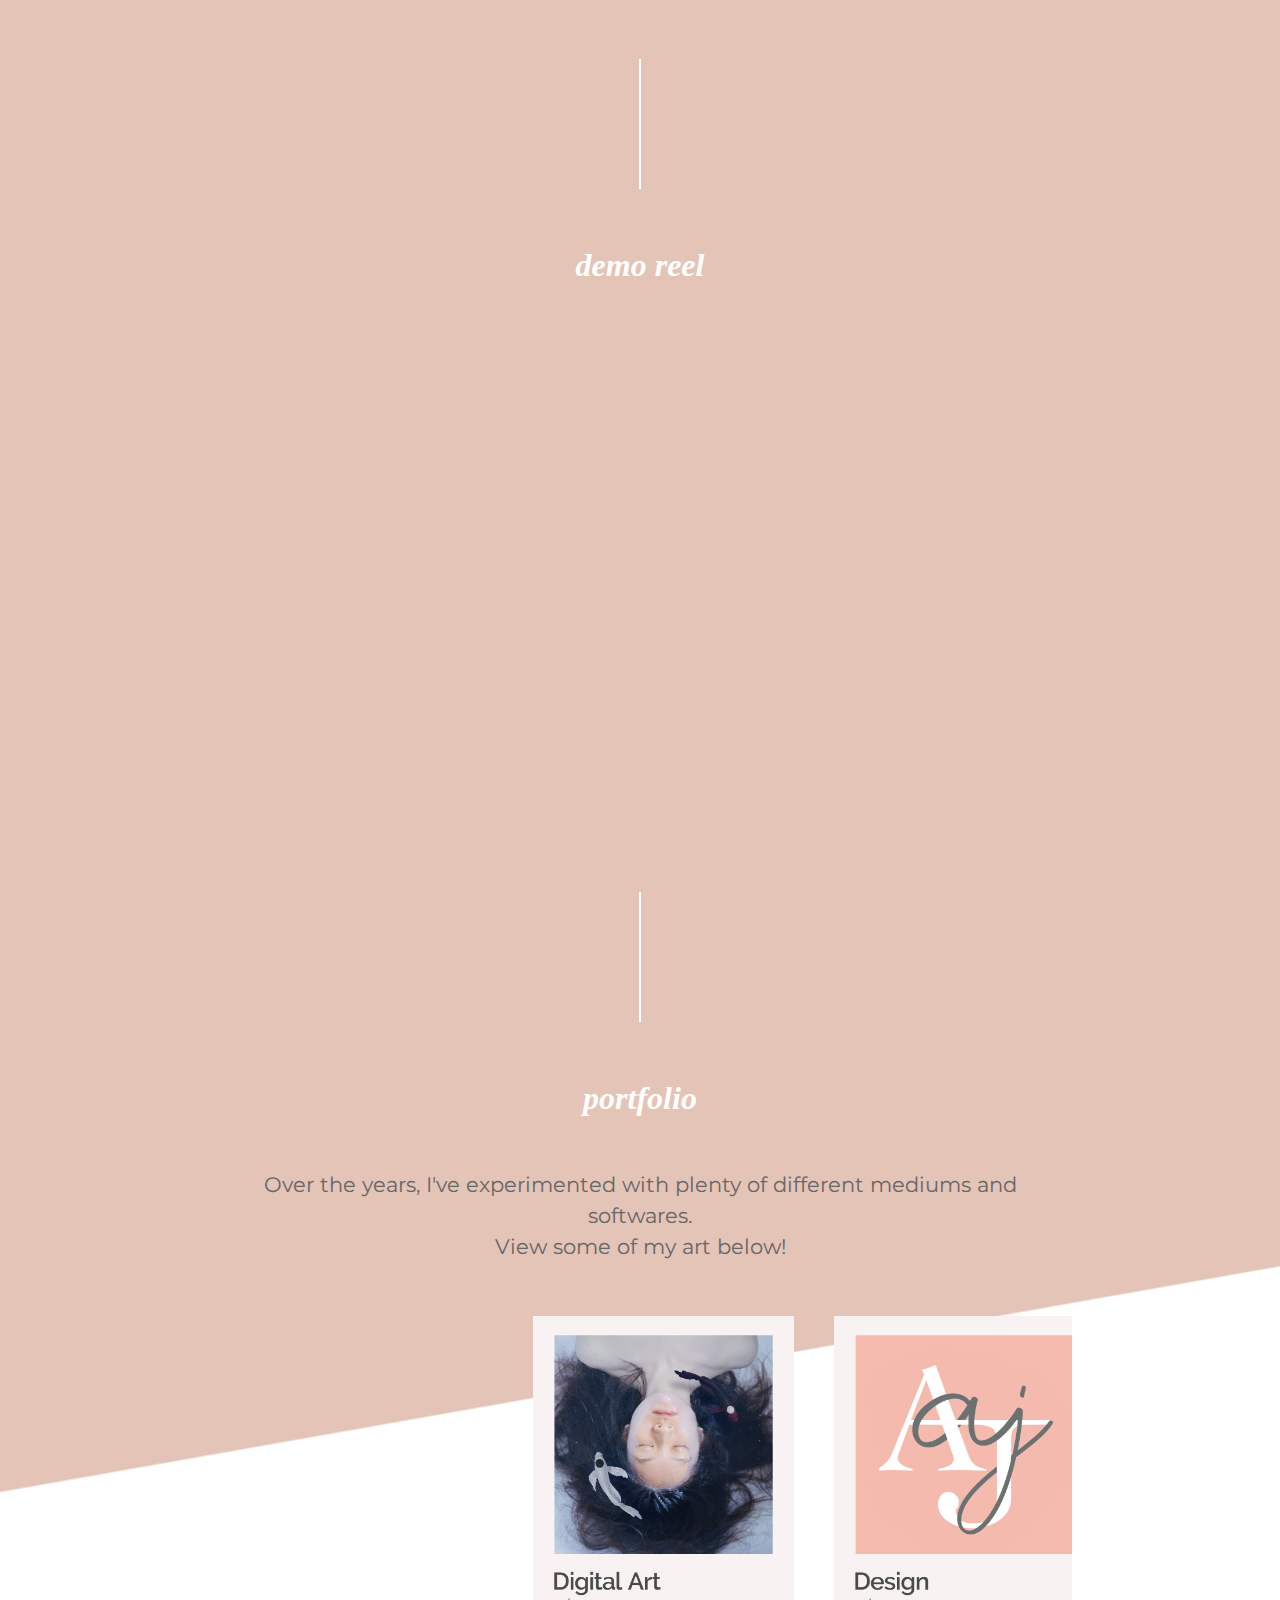
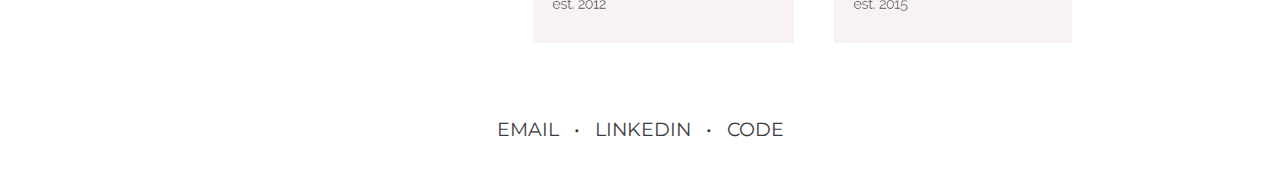
==== commit 78885f9c: "more updates" ====
--- a/index.html
+++ b/index.html
@@ -45,7 +45,7 @@
                         <li><a href="design.html">DESIGN</a></li>
                         <li><a href="modeling.html">3D MODELING</a></li>
                         <li><a href="animation.html">ANIMATION</a></li>
-                        <li><a href="labs.html">PENN LABS</a></li>
+                        <li><a href="labs.html">PENN LABS (UI/UX)</a></li>
                         <li><a href="fun.html">JUST FOR FUN!</a></li>
                     </ul>
                 </div>
@@ -77,7 +77,7 @@
                                 <li><a href="design.html">DESIGN</a></li>
                                 <li><a href="labs.html">3D MODELING</a></li>
                                 <li><a href="animation.html">ANIMATION</a></li>
-                                <li><a href="labs.html">PENN LABS</a></li>
+                                <li><a href="labs.html">PENN LABS (UI/UX)</a></li>
                                 <li><a href="fun.html">JUST FOR FUN</a></li>
                                 </div>
                         </ul>
@@ -148,9 +148,8 @@
 
         <div uk-scrollspy="target: > div; cls: uk-animation-slide-bottom-medium; delay: 300">
         	<div class="about">	
-        		<div style="padding:56.25% 0 0 0;position:relative;"><iframe src="https://player.vimeo.com/video/612421735?h=245224e4b7&amp;badge=0&amp;autopause=0&amp;player_id=0&amp;app_id=58479" frameborder="0" allow="autoplay; fullscreen; picture-in-picture" allowfullscreen style="position:absolute;top:0;left:0;width:100%;height:100%;" title="Demo Reel"></iframe></div><script src="https://player.vimeo.com/api/player.js"></script>
-                <br>
-        		<br>
+                <iframe width="800" height="500" src="https://www.youtube.com/embed/oz24JVDWHnI" title="YouTube video player" frameborder="0" allow="accelerometer; autoplay; clipboard-write; encrypted-media; gyroscope; picture-in-picture" allowfullscreen></iframe>
+        		<br><br>
         	</div>
         </div>
     </div>
--- a/style.css
+++ b/style.css
@@ -404,6 +404,28 @@
     transition: opacity 0.5s ease-in-out;
 }
 
+/* dsgn projects */
+.dsgn {
+    margin: 3em 18% 0;
+}
+
+.dsgn h5 {
+    font-size: 2vw;
+}
+
+.dsgn p {
+    font-size: 1.2em;
+}
+
+.dsgn-row {
+  display: flex;
+}
+
+.dsgn-column {
+  flex: 33.33%;
+  padding: 10px;
+}
+
 /* FOOTER */
 footer {
     padding: 10px 20px; 
